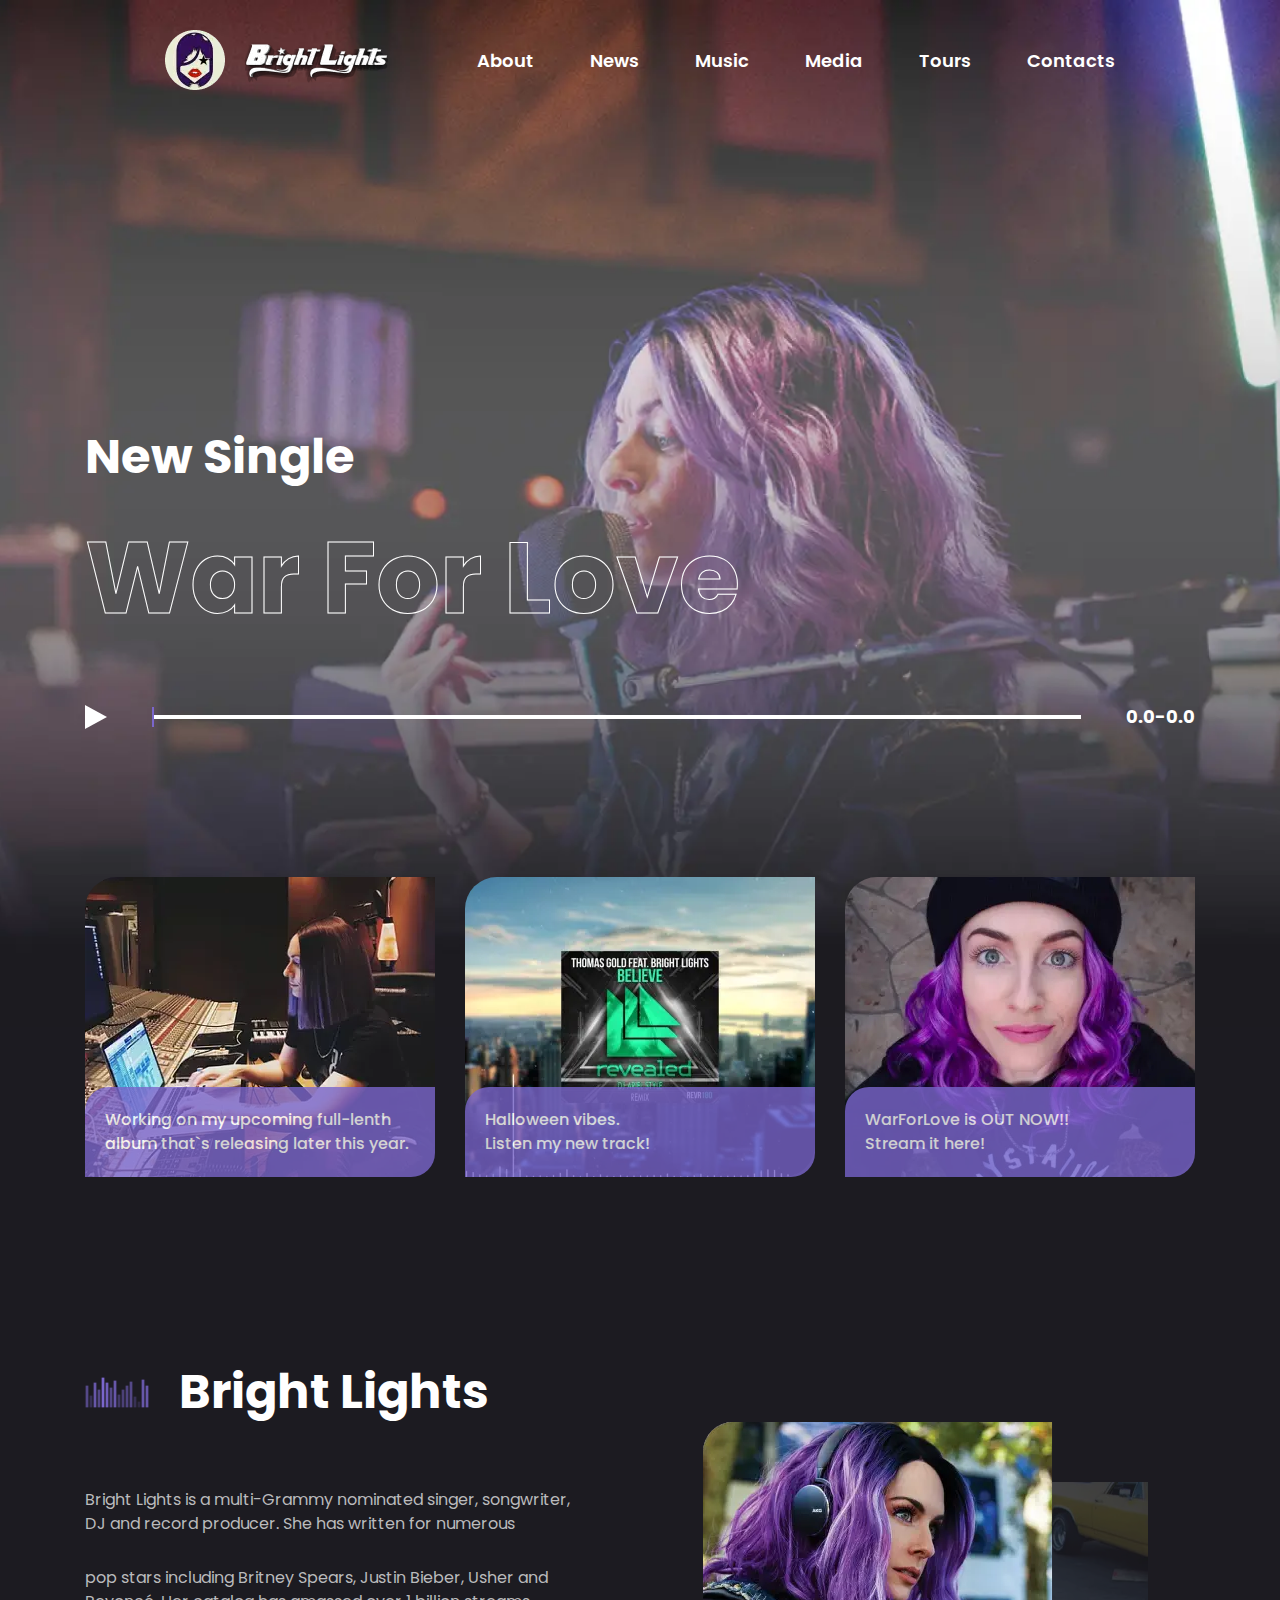
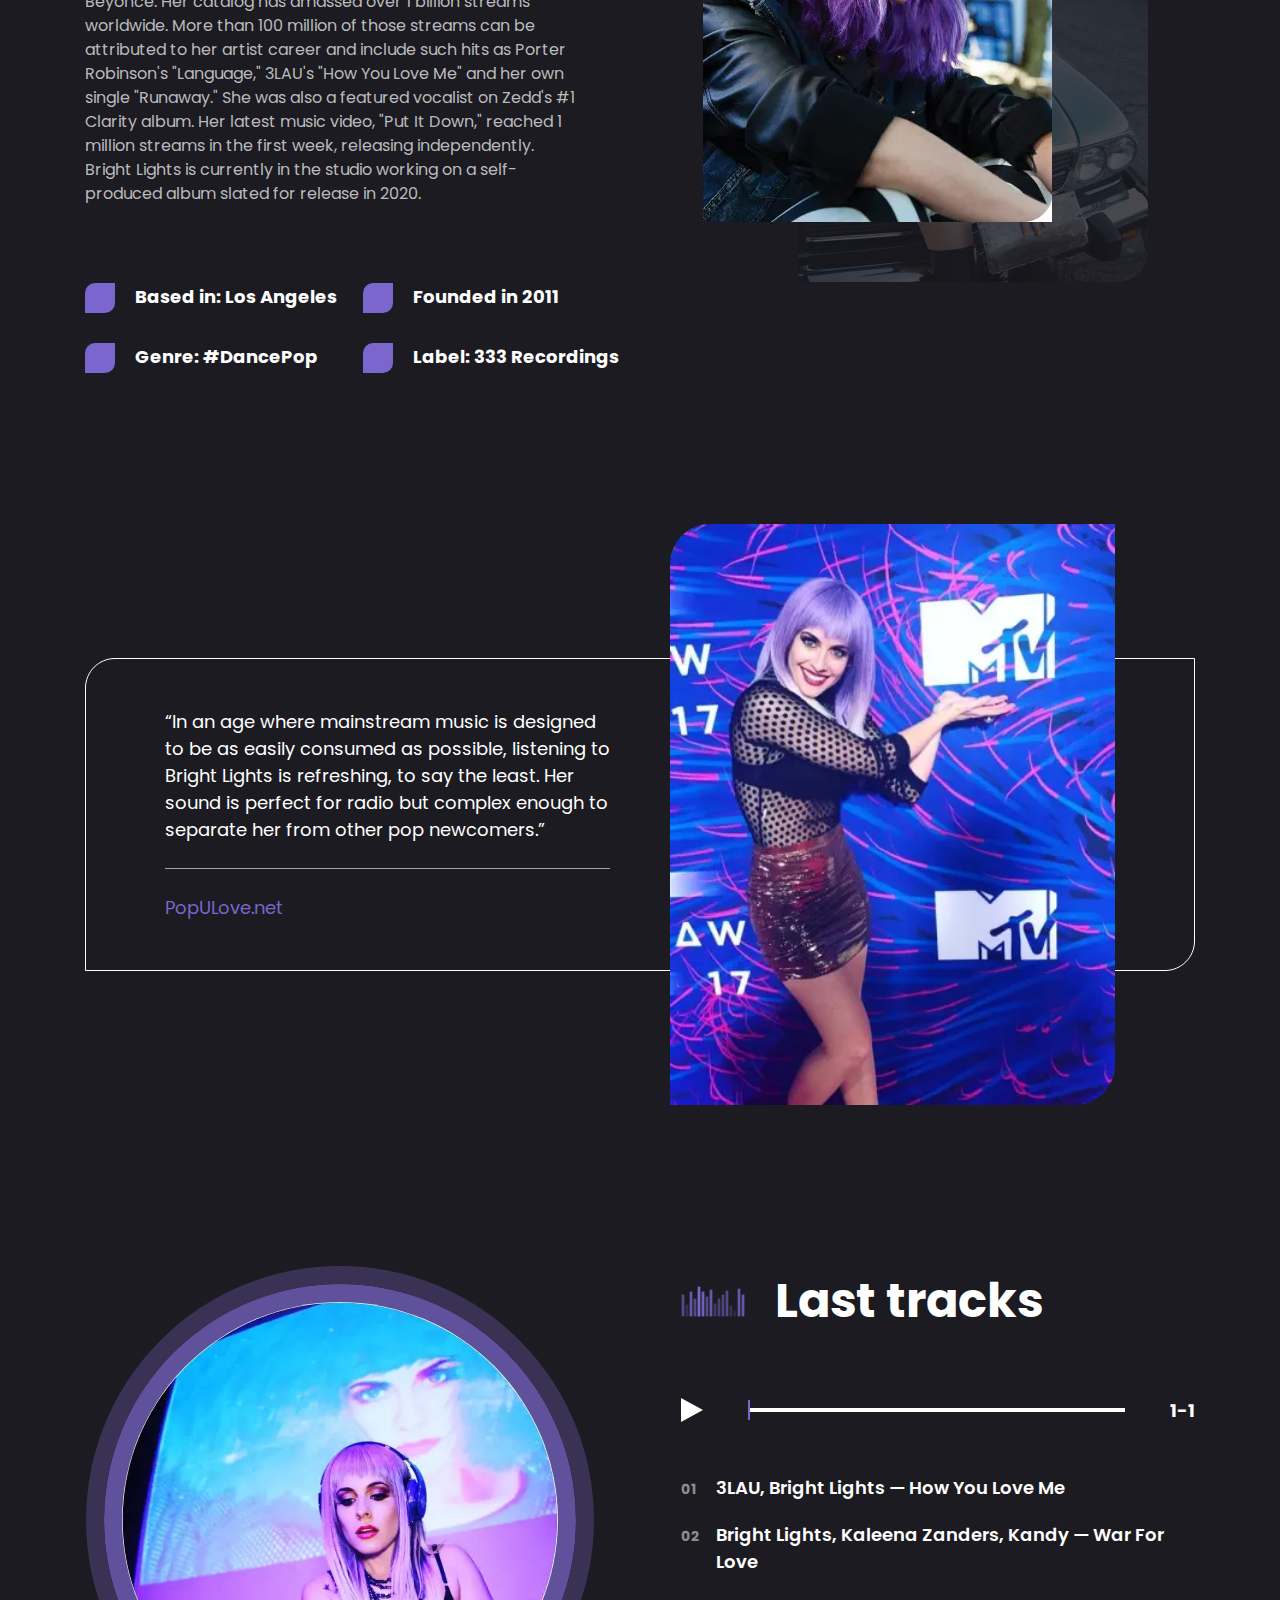
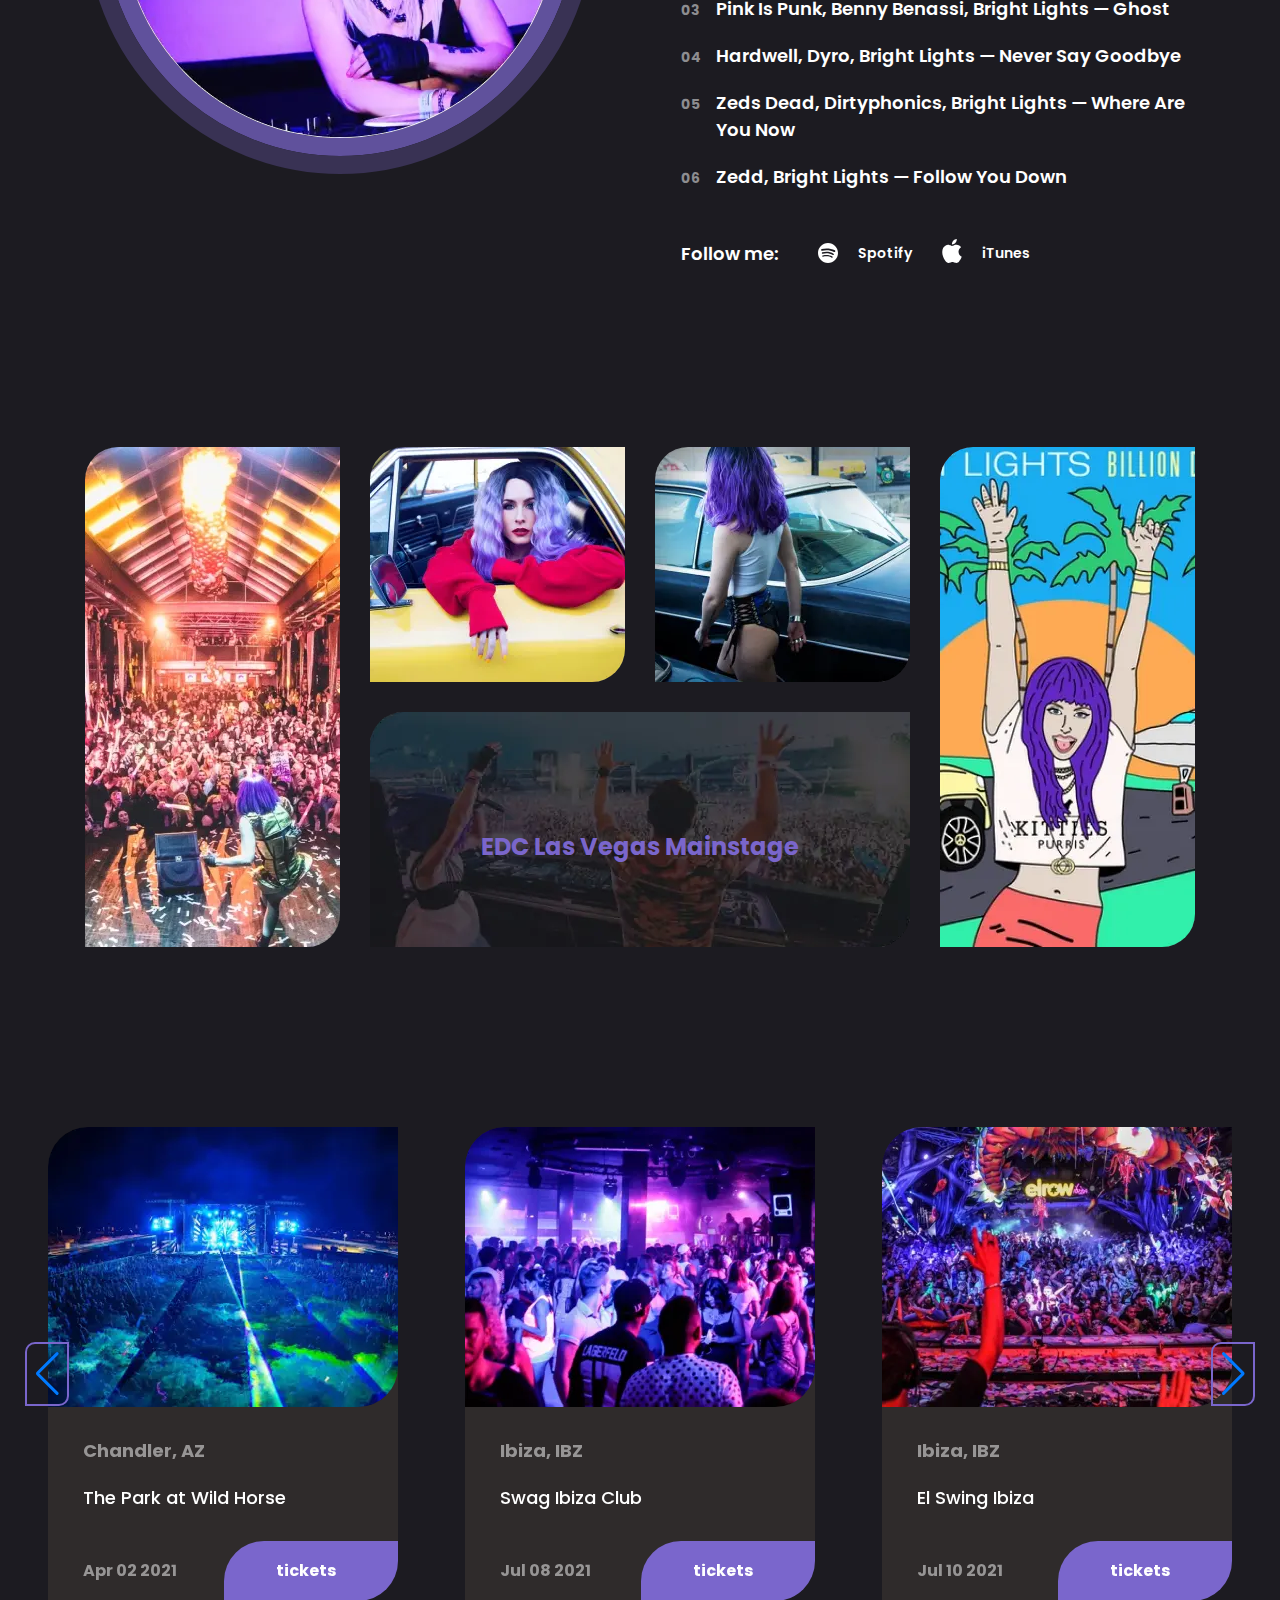
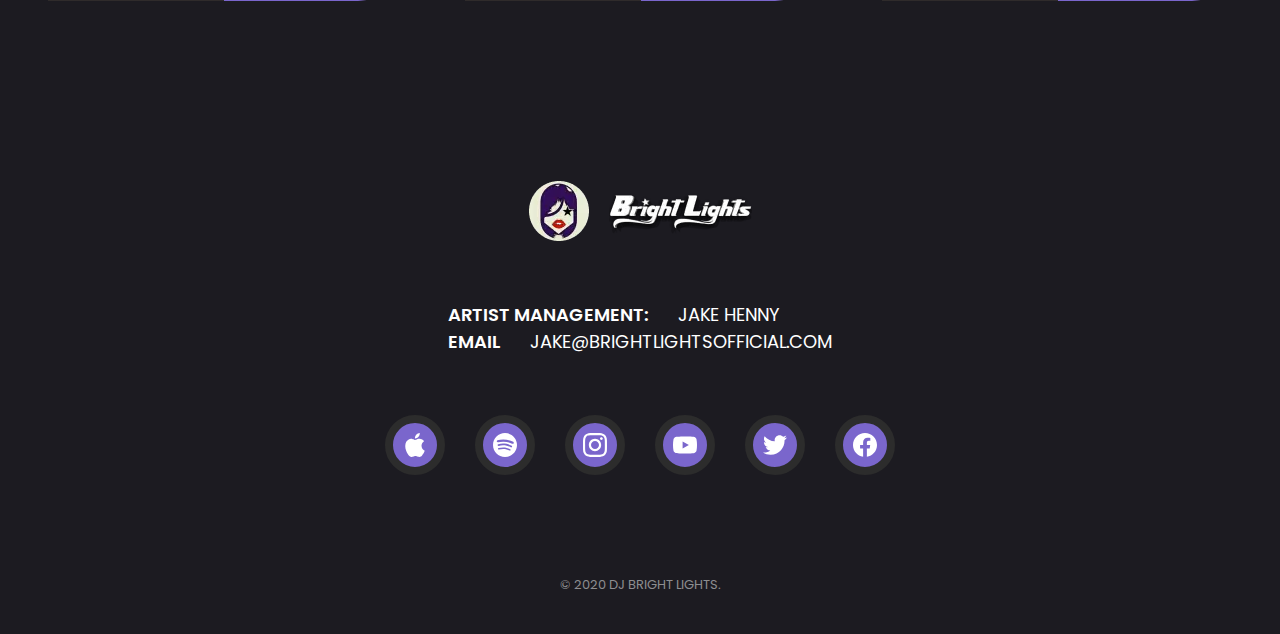
==== home.html @ 7dccf135 "new" ====
<!DOCTYPE html>
<html lang="ru">

<head>
	<title>Главная</title>
	<meta charset="UTF-8">
	<meta name="format-detection" content="telephone=no">
	<!-- <style>body{opacity: 0;}</style> -->
	<link rel="stylesheet" href="css/style.min.css?_v=20220628070145">
	<link rel="stylesheet" href="https://unpkg.com/swiper@8/swiper-bundle.min.css?_v=20220628070145">
	<link rel="shortcut icon" href="favicon.ico">
	<!-- <meta name="robots" content="noindex, nofollow"> -->
	<meta name="viewport" content="width=device-width, initial-scale=1.0">
</head>

<body>
	<div class="wrapper">
		<header class="header">
			<div class="header__container">
				<div class="header__row">
					<a href="#" target="_blank" class="header__logo logo">
						<picture><source srcset="img/logo.webp" type="image/webp"><img src="img/logo.png" alt="logo"></picture>
					</a>

					<nav class="header__menu">
						<ul class="header__items">
							<li class="header__item">
								<a href="#">About</a>
							</li>
							<li class="header__item">
								<a href="#">News</a>
							</li>
							<li class="header__item">
								<a href="#">Music</a>
							</li>
							<li class="header__item">
								<a href="#">Media</a>
							</li>
							<li class="header__item">
								<a href="#">Tours</a>
							</li>
							<li class="header__item">
								<a href="#">Contacts</a>
							</li>
						</ul>
					</nav>
					<div class="icon-menu">
						<span></span>
					</div>
				</div>
			</div>
		</header>
		<main class="page">
			<section class="new-single">
				<div class="new-single__container">
					<div class="new-single__music">
						<h2 class="new-single__title title">New Single</h2>
						<div class="new-single__name">War For Love</div>
						<div class="audio">
							<button data-type="play" class="audio__button" type="button"></button>
							<div class="audio__track">
								<span class="audio__slide"></span>
							</div>
							<div class="audio__times">
								<span class="audio__current">1</span>
								<span class="audio__total">1</span>
							</div>
							<audio src="files/01.mp3" controls></audio>
						</div>
					</div>
				</div>
			</section>

			<div class="work">
				<div class="work__container">
					<div class="work__row">
						<div class="row-work">
							<div class="row-work__image">
								<picture><source srcset="img/row/Rectangle1.webp" type="image/webp"><img src="img/row/Rectangle1.jpg" alt="foto"></picture>
								<div class="row-work__text">
									<p>Working on my upcoming full-lenth
										album that`s releasing later this year.</p>
								</div>
							</div>
						</div>
						<div class="row-work">
							<div class="row-work__image">
								<picture><source srcset="img/row/Rectangle2.webp" type="image/webp"><img src="img/row/Rectangle2.jpg" alt="foto"></picture>
								<div class="row-work__text">
									<p>Halloween vibes.<br>
										Listen my new track!</p>
								</div>
							</div>
						</div>
						<div class="row-work">
							<div class="row-work__image">
								<picture><source srcset="img/row/Rectangle3.webp" type="image/webp"><img src="img/row/Rectangle3.jpg" alt="foto"></picture>
								<div class="row-work__text">
									<p>WarForLove is OUT NOW!!<br>
										Stream it here!</p>
								</div>
							</div>
						</div>
					</div>
				</div>
			</div>

			<section class="bright-lights">
				<div class="bright-lights__container">
					<div class="bright-lights__column">
						<div class="bright-lights__biography">
							<div class="bright-lights__description">
								<h2 class="bright-lights__title title title_befor">Bright Lights</h2>
								<div class="bright-lights__text">
									<p>Bright Lights is a multi-Grammy nominated singer, songwriter, DJ and record producer. She
										has
										written for numerous</p>
									<p>pop stars including Britney Spears, Justin Bieber, Usher and Beyoncé. Her catalog has
										amassed
										over 1 billion streams worldwide. More than 100 million of those streams can be attributed
										to
										her artist career and include such hits as Porter Robinson's "Language," 3LAU's "How You
										Love
										Me" and her own single "Runaway." She was also a featured vocalist on Zedd's #1 Clarity
										album. Her latest music video, "Put It Down," reached 1 million streams in the first week,
										releasing independently. Bright Lights is currently in the studio working on a
										self-produced
										album slated for release in 2020.</p>
								</div>
							</div>
							<div class="bright-lights__image">
								<div class="bright-lights__foto-top">
									<picture><source srcset="img/bright_lights/top.webp" type="image/webp"><img src="img/bright_lights/top.jpg" alt="girl"></picture>
								</div>
								<div class="bright-lights__foto-bottom">
									<picture><source srcset="img/bright_lights/bottom.webp" type="image/webp"><img src="img/bright_lights/bottom.jpg" alt="car"></picture>
								</div>
							</div>
						</div>
						<div class="bright-lights__items">
							<div class="bright-lights__item">
								<p>Based in: Los Angeles</p>
							</div>
							<div class="bright-lights__item">
								<p>Founded in 2011</p>
							</div>
							<div class="bright-lights__item">
								<p>Genre: #DancePop</p>
							</div>
							<div class="bright-lights__item">
								<p>Label: 333 Recordings</p>
							</div>
						</div>
					</div>
				</div>
			</section>

			<div class="quote">
				<div class="quote__container">
					<div class="quote__contant">
						<div class="quote__row">
							<div class="quote__text">
								<div class="quote__comment">
									<p>“In an age where mainstream music is designed to be as
										easily consumed as possible, listening to Bright Lights is
										refreshing, to say the least. Her sound is perfect for radio
										but complex enough to separate her from other pop newcomers.”</p>
								</div>
								<a href="#" class="quote__link" target="_blank">PopULove.net</a>
							</div>
							<div class="quote__image">
								<picture><source srcset="img/quote/Rectangle19.webp" type="image/webp"><img class="quote__img" src="img/quote/Rectangle19.jpg" alt="foto MTV"></picture>
							</div>
						</div>
					</div>
				</div>
			</div>

			<section class="last-tracks">
				<div class="last-tracks__container">
					<div class="last-tracks__row">
						<div class="last-tracks__image">
							<picture><source srcset="img/last_tracks/dj.webp" type="image/webp"><img src="img/last_tracks/dj.jpg" alt="DJ"></picture>
						</div>
						<div class="last-tracks__music">
							<h2 class="title title_befor">Last tracks</h2>
							<div class="last-tracks__audio audio">
								<button data-type="play" class="audio__button" type="button"></button>
								<div class="audio__track">
									<span class="audio__slide"></span>
								</div>
								<div class="audio__times">
									<span class="audio__current">1</span>
									<span class="audio__total">1</span>
								</div>
								<audio src="files/01.mp3" controls></audio>
							</div>
							<div class="last-tracks__list">
								<ol class="last-tracks__tracks">
									<li class="last-tracks__track _active"><a href="files/01.mp3">3LAU, Bright Lights — How You
											Love Me</a></li>
									<li class="last-tracks__track"><a href="files/01.mp3">Bright Lights, Kaleena Zanders, Kandy —
											War For Love
										</a></li>
									<li class="last-tracks__track"><a href="files/01.mp3">Pink Is Punk, Benny Benassi, Bright
											Lights — Ghost</a></li>
									<li class="last-tracks__track"><a href="files/01.mp3">Hardwell, Dyro, Bright Lights — Never
											Say Goodbye</a></li>
									<li class="last-tracks__track"><a href="files/01.mp3">Zeds Dead, Dirtyphonics, Bright Lights
											— Where Are You Now</a></li>
									<li class="last-tracks__track"><a href="files/01.mp3">Zedd, Bright Lights — Follow You Down
										</a></li>
								</ol>
							</div>
							<div class="last-tracks__follow-row">
								<div class="last-tracks__totle-follow">Follow me:</div>
								<div class="last-tracks__services">
									<a href="#" target="_blank" class="last-tracks__spotifi">Spotify</a>
									<a href="#" target="_blank" class="last-tracks__itunes">iTunes</a>
								</div>
							</div>
						</div>
					</div>
				</div>
			</section>

			<div class="gallery">
				<div class="gallery__container">
					<div class="gallery__columns">
						<div class="gallery__picture gallery__picture_tow-column">
							<picture><source srcset="img/galeru/Rectangl1.webp" type="image/webp"><img src="img/galeru/Rectangl1.jpg" alt="foto"></picture>
						</div>
						<div class="gallery__picture gallery__picture_one">
							<picture><source srcset="img/galeru/Rectangl2.webp" type="image/webp"><img src="img/galeru/Rectangl2.jpg" alt="foto"></picture>
						</div>
						<div class="gallery__picture gallery__picture_one">
							<picture><source srcset="img/galeru/Rectangl3.webp" type="image/webp"><img src="img/galeru/Rectangl3.jpg" alt="foto"></picture>
						</div>
						<div class="gallery__picture gallery__picture_tow-column">
							<picture><source srcset="img/galeru/Rectangl5.webp" type="image/webp"><img src="img/galeru/Rectangl5.jpg" alt="foto"></picture>
						</div>
						<div class="gallery__picture gallery__picture_tow-row">
							<picture><source srcset="img/galeru/Rectangl4.webp" type="image/webp"><img src="img/galeru/Rectangl4.jpg" alt="foto"></picture>
							<span class="gallery__text"">EDC Las Vegas Mainstage</span>
						</div>
					</div>
				</div>
			</div>

			<div class=" tickets">
								<div class="tickets__container">
									<!-- Оболочка слайдера -->
									<div class="tickets__slider swiper">
										<!-- Двигающееся часть слайдера -->
										<div class="tickets__wrapper swiper-wrapper">
											<!-- Слайд -->
											<div class="tickets__slide swiper-slide">
												<article class="tickets__column">
													<div class="tickets__image">
														<picture><source srcset="img/tickets/Rectangle1.webp" type="image/webp"><img src="img/tickets/Rectangle1.jpg" alt="foto"></picture>
													</div>
													<div class="tickets__content">
														<h4 class="tickets__title">Chandler, AZ</h4>
														<div class="tickets__text">
															<p>The Park at Wild Horse</p>
														</div>
													</div>
													<div class="tickets__bottom">
														<div class="tickets__data">Apr 02 2021</div>
														<a href="" class="tickets__ticket">tickets</a>
													</div>
												</article>
											</div>
											<div class="tickets__slide swiper-slide">
												<article class="tickets__column">
													<div class="tickets__image">
														<picture><source srcset="img/tickets/Rectangle2.webp" type="image/webp"><img src="img/tickets/Rectangle2.jpg" alt="foto"></picture>
													</div>
													<div class="tickets__content">
														<h4 class="tickets__title">Ibiza, IBZ</h4>
														<div class="tickets__text">
															<p>Swag Ibiza Club</p>
														</div>
													</div>
													<div class="tickets__bottom">
														<div class="tickets__data">Jul 08 2021</div>
														<a href="" class="tickets__ticket">tickets</a>
													</div>
												</article>
											</div>
											<div class="tickets__slide swiper-slide">
												<article class="tickets__column">
													<div class="tickets__image">
														<picture><source srcset="img/tickets/Rectangle3.webp" type="image/webp"><img src="img/tickets/Rectangle3.jpg" alt="foto"></picture>
													</div>
													<div class="tickets__content">
														<h4 class="tickets__title">Ibiza, IBZ</h4>
														<div class="tickets__text">
															<p>El Swing Ibiza</p>
														</div>
													</div>
													<div class="tickets__bottom">
														<div class="tickets__data">Jul 10 2021</div>
														<a href="" class="tickets__ticket">tickets</a>
													</div>
												</article>
											</div>
											<div class="tickets__slide swiper-slide">
												<article class="tickets__column">
													<div class="tickets__image">
														<picture><source srcset="img/tickets/Rectangle3.webp" type="image/webp"><img src="img/tickets/Rectangle3.jpg" alt="foto"></picture>
													</div>
													<div class="tickets__content">
														<h4 class="tickets__title">Ibiza, IBZ</h4>
														<div class="tickets__text">
															<p>El Swing Ibiza</p>
														</div>
													</div>
													<div class="tickets__bottom">
														<div class="tickets__data">Jul 10 2021</div>
														<a href="" class="tickets__ticket">tickets</a>
													</div>
												</article>
											</div>
											<div class="tickets__slide swiper-slide">
												<article class="tickets__column">
													<div class="tickets__image">
														<picture><source srcset="img/tickets/Rectangle3.webp" type="image/webp"><img src="img/tickets/Rectangle3.jpg" alt="foto"></picture>
													</div>
													<div class="tickets__content">
														<h4 class="tickets__title">Ibiza, IBZ</h4>
														<div class="tickets__text">
															<p>El Swing Ibiza</p>
														</div>
													</div>
													<div class="tickets__bottom">
														<div class="tickets__data">Jul 10 2021</div>
														<a href="" class="tickets__ticket">tickets</a>
													</div>
												</article>
											</div>
											<div class="tickets__slide swiper-slide">
												<article class="tickets__column">
													<div class="tickets__image">
														<picture><source srcset="img/tickets/Rectangle3.webp" type="image/webp"><img src="img/tickets/Rectangle3.jpg" alt="foto"></picture>
													</div>
													<div class="tickets__content">
														<h4 class="tickets__title">Ibiza, IBZ</h4>
														<div class="tickets__text">
															<p>El Swing Ibiza</p>
														</div>
													</div>
													<div class="tickets__bottom">
														<div class="tickets__data">Jul 10 2021</div>
														<a href="" class="tickets__ticket">tickets</a>
													</div>
												</article>
											</div>
										</div>
										<!-- навигация (влево/вправо) -->
										<button type="button" class="swiper-button-prev"></button>
										<button type="button" class="swiper-button-next"></button>
									</div>
								</div>
						</div>

		</main>
		<footer class="footer">
			<div class="footer__container">
				<div class="footer__column">
					<a href="#" class="footer__logo logo">
						<picture><source srcset="img/logo.webp" type="image/webp"><img src="img/logo.png" alt="logo"></picture>
					</a>
					<div class="footer__contacts">
						<div class="footer__management">
							<div class="footer__job">Artist Management:</div>
							<span class="footer__name">Jake Henny</span>
						</div>
						<div class="footer__email">
							<div class="footer__mail">email</div>
							<a class="footer__address" href="#">jake@brightlightsofficial.com</a>
						</div>
					</div>
					<div class="footer__social-network">
						<a href="#" class="footer__item">
							<img src="img/footer/app.svg" alt="app">
						</a>
						<a href="#" class="footer__item">
							<img src="img/footer/Vector2.svg" alt="app">
						</a>
						<a href="#" class="footer__item">
							<img src="img/footer/inst.svg" alt="app">
						</a>
						<a href="#" class="footer__item">
							<img src="img/footer/you.svg" alt="app">
						</a>
						<a href="#" class="footer__item">
							<img src="img/footer/twit.svg" alt="app">
						</a>
						<a href="#" class="footer__item">
							<img src="img/footer/face.svg" alt="app">
						</a>
					</div>
				</div>
				<div class="footer__year">© 2020 DJ bright lights.</div>
			</div>
		</footer>
	</div>
	<!-- <div id="popup" aria-hidden="true" class="popup">
	<div class="popup__wrapper">
		<div class="popup__content">
			<button data-close type="button" class="popup__close">Закрыть</button>
			<div class="popup__text">
				Text
			</div>
		</div>
	</div>
</div> -->
	<script src="js/app.min.js?_v=20220628070145"></script>
	<script src="https://unpkg.com/swiper@8/swiper-bundle.min.js?_v=20220628070145"></script>
</body>

</html>
---- css/style.min.css ----
@charset "UTF-8";@import url(https://fonts.googleapis.com/css?family=Poppins:regular,500,600,700&display=swap);*{padding:0;margin:0;border:0}*,:after,:before{-webkit-box-sizing:border-box;box-sizing:border-box}body,html{height:100%;min-width:320px}body{color:#fff;line-height:1;font-family:Poppins,sans-serif;font-size:1.125rem;-ms-text-size-adjust:100%;-moz-text-size-adjust:100%;-webkit-text-size-adjust:100%;-webkit-font-smoothing:antialiased;-moz-osx-font-smoothing:grayscale}button,input,textarea{font-family:Poppins,sans-serif;font-size:inherit}button{cursor:pointer;color:inherit;background-color:inherit}a{color:inherit}a:link,a:visited{text-decoration:none}a:hover{text-decoration:none}ul li{list-style:none}ol li{list-style:none}img{vertical-align:top}h1,h2,h3,h4,h5,h6{font-weight:inherit;font-size:inherit}body{font-weight:700;line-height:1.5;background-color:#1c1b21}.lock body{overflow:hidden;-ms-touch-action:none;touch-action:none}.wrapper{min-height:100%;display:-webkit-box;display:-ms-flexbox;display:flex;-webkit-box-orient:vertical;-webkit-box-direction:normal;-ms-flex-direction:column;flex-direction:column;overflow:hidden}.wrapper>main{-webkit-box-flex:1;-ms-flex:1 1 auto;flex:1 1 auto}.wrapper>*{min-width:0}[class*=__container]{max-width:69.375rem;-webkit-box-sizing:content-box;box-sizing:content-box;margin:0 auto;padding:0 .9375rem}[class*=-ibg]{position:relative}[class*=-ibg] img{position:absolute;width:100%;height:100%;top:0;left:0;-o-object-fit:cover;object-fit:cover}[class*=-ibg_contain] img{-o-object-fit:contain;object-fit:contain}.header{position:absolute;z-index:100;width:100%;padding-top:30px}.header__container{max-width:950px}.header__row{display:-webkit-box;display:-ms-flexbox;display:flex;-webkit-box-pack:justify;-ms-flex-pack:justify;justify-content:space-between}.header__logo{-webkit-box-flex:0;-ms-flex:0 1 auto;flex:0 1 auto}.header__menu{display:-webkit-box;display:-ms-flexbox;display:flex;font-weight:600}.header__items{display:-webkit-box;display:-ms-flexbox;display:flex;-webkit-box-align:center;-ms-flex-align:center;align-items:center;-webkit-column-gap:56px;-moz-column-gap:56px;column-gap:56px;-ms-flex-wrap:wrap;flex-wrap:wrap}.header__item a{-webkit-transition:all .5s;-o-transition:all .5s;transition:all .5s}.header__item :hover{color:#7a66cc}.logo img{width:100%;max-height:60px}.icon-menu{display:none}.footer{padding-bottom:40px}.footer__container{max-width:533px}.footer__column{display:-webkit-box;display:-ms-flexbox;display:flex;-webkit-box-orient:vertical;-webkit-box-direction:normal;-ms-flex-direction:column;flex-direction:column;-webkit-box-align:center;-ms-flex-align:center;align-items:center;row-gap:60px;margin-bottom:100px}.footer__contacts{font-weight:600;text-transform:uppercase}.footer__management{display:-webkit-box;display:-ms-flexbox;display:flex;-webkit-column-gap:30px;-moz-column-gap:30px;column-gap:30px}.footer__name{font-weight:400}.footer__email{display:-webkit-box;display:-ms-flexbox;display:flex;-webkit-column-gap:30px;-moz-column-gap:30px;column-gap:30px}.footer__address{font-weight:400}.footer__social-network{display:-webkit-box;display:-ms-flexbox;display:flex;-webkit-column-gap:30px;-moz-column-gap:30px;column-gap:30px}.footer__item{display:-webkit-box;display:-ms-flexbox;display:flex;-webkit-box-align:center;-ms-flex-align:center;align-items:center;-webkit-box-pack:center;-ms-flex-pack:center;justify-content:center;width:60px;height:60px;border-radius:50%;background:#7a66cc;border:8px solid #2c2c2c;-webkit-transition:all .5s;-o-transition:all .5s;transition:all .5s}.footer__item img{max-width:24px;max-height:24px}.footer__item:hover{-webkit-box-shadow:0 0 7px #d598fd;box-shadow:0 0 7px #d598fd}.footer__year{color:#8d8d90;text-align:center;font-weight:400;font-size:13px;text-transform:uppercase}.no-webp .new-single{background:url(../img/new_single.jpg) center/cover no-repeat}.new-single__music{padding:421px 0 297px 0}.new-single__title:not(:last-child){margin-bottom:10px}.new-single__name{font-size:100px;margin-bottom:50px;color:rgba(255,255,255,0);-webkit-text-stroke:1px #fff}.title{font-size:48px}.audio{display:-webkit-box;display:-ms-flexbox;display:flex;-webkit-box-align:center;-ms-flex-align:center;align-items:center;-webkit-column-gap:45px;-moz-column-gap:45px;column-gap:45px;--progress:0%}.audio audio{display:none}.audio__track{-ms-touch-action:none;touch-action:none;cursor:pointer;width:100%;height:4px;background-color:#fff;position:relative}.audio__track::after{content:"";background-color:#7a66cc;position:absolute;top:0;left:0;height:100%;width:var(--progress)}.audio__slide{content:"";background-color:#7a66cc;width:2px;height:20px;position:absolute;top:50%;left:0;-webkit-transform:translateY(-50%);-ms-transform:translateY(-50%);transform:translateY(-50%)}.audio__button{--width:22px;--height:25px}.audio__button[data-type=play]{width:0;height:0;border:0 solid transparent;border-bottom-width:calc(var(--height)/ 2);border-top-width:calc(var(--height)/ 2);border-left:var(--width) solid #fff}.audio__button[data-type=paused]{width:var(--width);height:var(--height);-webkit-box-flex:0;-ms-flex:0 0 var(--width);flex:0 0 var(--width);position:relative}.audio__button[data-type=paused]::after,.audio__button[data-type=paused]::before{content:"";position:absolute;top:0;width:3px;height:100%;background-color:#fff}.audio__button[data-type=paused]::after{left:3px}.audio__button[data-type=paused]::before{right:3px}.audio__times{display:-webkit-box;display:-ms-flexbox;display:flex;-webkit-box-align:center;-ms-flex-align:center;align-items:center;font-size:18px;color:#fff}.audio__current::after{content:"-"}.work{font-weight:500}.work__row{display:-webkit-box;display:-ms-flexbox;display:flex;margin:-150px -15px 179px}.row-work{-webkit-box-flex:0;-ms-flex:0 0 33.333%;flex:0 0 33.333%;padding:0 15px}.row-work__image{position:relative;padding:0 0 85.71% 0}.row-work__image img{border-radius:32px 0;position:absolute;width:100%;height:100%;top:0;left:0;-o-object-fit:cover;object-fit:cover;-o-object-position:center;object-position:center}.row-work__text{width:100%;height:90px;font-weight:500;font-size:16px;position:absolute;bottom:0;left:0;z-index:5;padding:21px 20px;background:#7a66cc;opacity:.8;border-radius:24px 0;overflow:hidden}.bright-lights__column{display:-webkit-box;display:-ms-flexbox;display:flex;-webkit-box-orient:vertical;-webkit-box-direction:normal;-ms-flex-direction:column;flex-direction:column;margin-bottom:151px}.bright-lights__biography{display:-webkit-box;display:-ms-flexbox;display:flex;-webkit-column-gap:125px;-moz-column-gap:125px;column-gap:125px}.bright-lights__biography:not(:last-child){margin-bottom:61px}.bright-lights__description{-webkit-box-flex:1;-ms-flex:1 1 50%;flex:1 1 50%}.bright-lights__text{font-weight:400;font-size:16px;color:#bababc}.bright-lights__text :not(:last-child){margin-bottom:30px}.bright-lights__items{padding:0 50% 0 0;display:-webkit-box;display:-ms-flexbox;display:flex;-ms-flex-wrap:wrap;flex-wrap:wrap;row-gap:30px}.bright-lights__item{-webkit-box-flex:0;-ms-flex:0 1 50%;flex:0 1 50%}.bright-lights__item p{display:-webkit-box;display:-ms-flexbox;display:flex;-webkit-column-gap:20px;-moz-column-gap:20px;column-gap:20px}.bright-lights__item p::before{content:"";width:30px;height:30px;background:#7a66cc;border-radius:10px 0;display:inline-block}.bright-lights__image{-webkit-box-flex:1;-ms-flex:1 1 50%;flex:1 1 50%;position:relative;padding:66px 0 0 0}.bright-lights__image img{border-radius:30px 0;max-width:100%}.bright-lights__foto-top{position:relative;z-index:2;width:100%}.bright-lights__foto-top img{padding:0 23.75% 0 0}.bright-lights__foto-bottom{position:absolute;top:126px;left:95px;opacity:.75}.title_befor:not(:last-child){margin-bottom:60px}.title_befor::before{content:"";width:64px;height:31px;background:url(../img/bright_lights/befor.svg) 0 0/64px 31px no-repeat;display:inline-block;margin:0 30px 0 0}.quote__contant{background:url(../img/quote/Rectangle8.svg) center/100% no-repeat}.quote__row{max-width:950px;margin:0 auto 160px;display:-webkit-box;display:-ms-flexbox;display:flex;-webkit-column-gap:60px;-moz-column-gap:60px;column-gap:60px}.quote__text{-webkit-box-flex:0;-ms-flex:0 1 50%;flex:0 1 50%;-ms-flex-item-align:center;-ms-grid-row-align:center;align-self:center;font-weight:400}.quote__comment{border-bottom:1px solid #a4a4a6}.quote__comment p{margin-bottom:25px}.quote__comment:not(:last-child){margin-bottom:25px}.quote__link{color:#7a66cc}.quote__image{-webkit-box-flex:0;-ms-flex:0 1 50%;flex:0 1 50%;-ms-flex-item-align:center;-ms-grid-row-align:center;align-self:center}.quote__img{width:100%;border-radius:40px 0}.last-tracks__row{display:-webkit-box;display:-ms-flexbox;display:flex;-webkit-column-gap:78.89px;-moz-column-gap:78.89px;column-gap:78.89px;margin-bottom:180px}.last-tracks__image{-webkit-box-flex:0;-ms-flex:0 1 50%;flex:0 1 50%;padding:18.89px}.last-tracks__image img{max-width:100%;border-radius:50%;border:18px solid #60519c;outline:18.89px solid #393254}.last-tracks__music{-webkit-box-flex:0;-ms-flex:0 1 50%;flex:0 1 50%}.last-tracks__audio:not(:last-child){margin-bottom:50px}.last-tracks__list{font-weight:600}.last-tracks__list:not(:last-child){margin-bottom:50px}.last-tracks__tracks{padding:0 0 0 35px}.last-tracks__track::before{content:"01";width:15px;height:21px;display:inline-block;margin:0 0 0 -35px;padding:0 35px 0 0;color:#8d8d90;font-weight:700;font-size:14px}.last-tracks__track:nth-child(2)::before{content:"02"}.last-tracks__track:nth-child(3)::before{content:"03"}.last-tracks__track:nth-child(4)::before{content:"04"}.last-tracks__track:nth-child(5)::before{content:"05"}.last-tracks__track:nth-child(6)::before{content:"06"}.last-tracks__track:not(:last-child){margin-bottom:20px}.last-tracks__track a{-webkit-transition:all .5s;-o-transition:all .5s;transition:all .5s}.last-tracks__track a:hover{color:#7a66cc}.last-tracks__follow-row{font-weight:600;display:-webkit-box;display:-ms-flexbox;display:flex;-webkit-column-gap:40px;-moz-column-gap:40px;column-gap:40px}.last-tracks__title-follow{font-size:24px}.last-tracks__services{font-size:14px;display:-webkit-box;display:-ms-flexbox;display:flex;-webkit-column-gap:30px;-moz-column-gap:30px;column-gap:30px;-ms-flex-item-align:center;-ms-grid-row-align:center;align-self:center}.last-tracks__spotifi{position:relative;padding:0 0 0 40px;-webkit-transition:all .5s;-o-transition:all .5s;transition:all .5s}.last-tracks__spotifi::before{content:"";width:30px;height:30px;background:url(../img/footer/Vector2.svg) 0 0/20px no-repeat;position:absolute;top:0;left:0}.last-tracks__spotifi:hover{color:#7a66cc}.last-tracks__itunes{position:relative;padding:0 0 0 40px;-webkit-transition:all .5s;-o-transition:all .5s;transition:all .5s}.last-tracks__itunes::before{content:"";width:30px;height:30px;background:url(../img/footer/app.svg) 0 0/20px no-repeat;position:absolute;top:-4px;left:0}.last-tracks__itunes:hover{color:#7a66cc}.audio_active{color:#7a66cc}.gallery__columns{display:-ms-grid;display:grid;-ms-grid-columns:1fr 1fr 1fr 1fr;grid-template-columns:1fr 1fr 1fr 1fr;gap:30px;margin-bottom:180px}.gallery__picture img{width:100%;height:100%;-o-object-fit:cover;object-fit:cover;border-radius:33px 0}.gallery__picture_tow-column{-ms-grid-row-span:2;grid-row:span 2}.gallery__picture_tow-row{position:relative;-ms-grid-column-span:2;grid-column:span 2;display:inline-block}.gallery__text{color:#7a66cc;position:absolute;width:100%;top:50%;right:0;text-align:center;font-size:1.5rem}.tickets__container{max-width:1270px}.tickets__slider{margin-bottom:180px}.tickets__slide{display:-webkit-box;display:-ms-flexbox;display:flex;-webkit-box-pack:center;-ms-flex-pack:center;justify-content:center;min-height:100%}.tickets__column{max-width:355px;background-color:#2f2b2b;border-radius:40px 0 40px 0;display:-webkit-box;display:-ms-flexbox;display:flex;-webkit-box-orient:vertical;-webkit-box-direction:normal;-ms-flex-direction:column;flex-direction:column}.tickets__image{text-align:center}.tickets__image img{border-radius:40px 0;max-width:100%}.tickets__content{-webkit-box-flex:1;-ms-flex:1 1 auto;flex:1 1 auto;padding:30px 55px 0 35px}.tickets__content:not(:last-child){margin-bottom:30px}.tickets__title{color:#979595}.tickets__title:not(:last-child){margin-bottom:20px}.tickets__text{font-weight:500}.tickets__bottom{display:-webkit-box;display:-ms-flexbox;display:flex;-webkit-box-pack:justify;-ms-flex-pack:justify;justify-content:space-between;font-size:16px;-webkit-box-align:center;-ms-flex-align:center;align-items:center}.tickets__data{color:#979595;padding:0 0 0 35px}.tickets__ticket{border-radius:40px 0 40px 0;background:#7a66cc;padding:18px 62px 18px 52px;-webkit-transition:all .5s;-o-transition:all .5s;transition:all .5s}.tickets__ticket:hover{background:#fff;color:#7a66cc}.swiper-button-prev{padding:30px 20px;border:2px solid #7a66cc;border-radius:10px 0;color:#fffbfb}.swiper-button-next{padding:30px 20px;border:2px solid #7a66cc;border-radius:10px 0;color:#fffbfb}@media (max-width:74.3125em){.bright-lights__items{padding:0 40% 0 0}}@media (max-width:63.75em){.bright-lights__biography{-webkit-column-gap:75px;-moz-column-gap:75px;column-gap:75px}}@media (max-width:63.125em){.quote__contant{background:0 0}}@media (max-width:61.99875em){.header__items{-webkit-column-gap:25px;-moz-column-gap:25px;column-gap:25px}.no-webp .new-single{background:url(../img/new_single.jpg) center -50px/cover no-repeat}.new-single__music{padding:321px 0 247px 0}.new-single__name{font-size:90px}.work__row{margin-bottom:100px}.row-work__text{height:70px;font-size:14px;padding:10px 10px;line-height:1.2}.bright-lights__column{margin-bottom:111px}.bright-lights__biography{-ms-flex-wrap:wrap;flex-wrap:wrap}.bright-lights__biography:not(:last-child){margin-bottom:111px}.bright-lights__text :not(:last-child){margin-bottom:10px}.bright-lights__items{padding:0}.bright-lights__image{padding-top:46px;max-width:495px;margin:0 auto}.title_befor:not(:last-child){margin-bottom:25px}.last-tracks__row{-ms-flex-wrap:wrap;flex-wrap:wrap;-webkit-box-pack:center;-ms-flex-pack:center;justify-content:center;row-gap:30px}.last-tracks__image{-webkit-box-flex:0;-ms-flex:0 0 auto;flex:0 0 auto}.last-tracks__music{-webkit-box-flex:0;-ms-flex:0 0 auto;flex:0 0 auto}.gallery__columns{gap:15px}.gallery__text{font-size:1.125rem}}@media (max-width:47.99875em){.header__menu{display:none}.logo img{width:90%;max-height:57px}.icon-menu{display:-webkit-box;display:-ms-flexbox;display:flex;-ms-flex-item-align:center;-ms-grid-row-align:center;align-self:center;position:relative;width:1.875rem;height:1.125rem;cursor:pointer;z-index:5}.icon-menu span,.icon-menu::after,.icon-menu::before{content:"";-webkit-transition:all .3s ease 0s;-o-transition:all .3s ease 0s;transition:all .3s ease 0s;right:0;position:absolute;width:100%;height:.125rem;background-color:#fff}.icon-menu::before{top:0}.icon-menu::after{bottom:0}.icon-menu span{top:calc(50% - .0625rem)}.menu-open .icon-menu span{width:0}.menu-open .icon-menu::before{top:calc(50% - .0625rem);-webkit-transform:rotate(-45deg);-ms-transform:rotate(-45deg);transform:rotate(-45deg)}.menu-open .icon-menu::after{bottom:calc(50% - .0625rem);-webkit-transform:rotate(45deg);-ms-transform:rotate(45deg);transform:rotate(45deg)}.footer{padding-bottom:20px}.footer__column{margin-bottom:70px;row-gap:40px}.footer__management{font-size:.9375rem;-ms-flex-wrap:wrap;flex-wrap:wrap;-webkit-column-gap:10px;-moz-column-gap:10px;column-gap:10px}.footer__management:not(:last-child){margin-bottom:10px}.footer__email{font-size:.9375rem;-ms-flex-wrap:wrap;flex-wrap:wrap;-webkit-column-gap:10px;-moz-column-gap:10px;column-gap:10px}.new-single__music{padding:191px 0 207px 0}.new-single__name{font-size:50px;line-height:1.1}.title{font-size:25px}.audio{-webkit-column-gap:25px;-moz-column-gap:25px;column-gap:25px}.audio__times{font-size:14px}.work__row{-webkit-box-orient:vertical;-webkit-box-direction:normal;-ms-flex-direction:column;flex-direction:column;row-gap:20px;padding:0 10px}.row-work{padding:0 90px;-webkit-box-flex:0;-ms-flex:0 0 auto;flex:0 0 auto}.bright-lights__column{margin-bottom:81px}.bright-lights__biography:not(:last-child){margin-bottom:105px}.bright-lights__image{padding:26px 0 0 0}.bright-lights__foto-bottom{top:90px}.title_befor:not(:last-child){margin-bottom:15px}.title_befor::before{background:url(../img/bright_lights/befor.svg) 0 0/44px 21px no-repeat;width:44px;height:21px;margin:0 10px 0 0}.quote__row{-webkit-column-gap:30px;-moz-column-gap:30px;column-gap:30px;margin-bottom:70px}.last-tracks__row{margin-bottom:80px}.last-tracks__image{-webkit-box-flex:0;-ms-flex:0 1 auto;flex:0 1 auto}.last-tracks__music{-webkit-box-flex:0;-ms-flex:0 1 auto;flex:0 1 auto;max-width:100%}.gallery__columns{-ms-grid-columns:1fr 1fr;grid-template-columns:1fr 1fr;margin-bottom:80px}.gallery__picture img{border-radius:43px 0}.gallery__picture_tow-column{-webkit-box-ordinal-group:2;-ms-flex-order:1;order:1}.gallery__picture_one{-webkit-box-ordinal-group:3;-ms-flex-order:2;order:2}.gallery__picture_tow-row{-webkit-box-ordinal-group:4;-ms-flex-order:3;order:3}.tickets__slider{margin-bottom:80px}}@media (max-width:37.37375em){.quote__row{-ms-flex-wrap:wrap-reverse;flex-wrap:wrap-reverse;row-gap:20px;-webkit-box-pack:center;-ms-flex-pack:center;justify-content:center}.quote__text{-webkit-box-flex:1;-ms-flex:1 1 auto;flex:1 1 auto}}@media (max-width:36.62375em){.bright-lights__item{-webkit-box-flex:0;-ms-flex:0 1 100%;flex:0 1 100%;text-align:center}}@media (max-width:33.18625em){.footer__social-network{-ms-flex-wrap:wrap;flex-wrap:wrap;gap:15px;-webkit-box-pack:center;-ms-flex-pack:center;justify-content:center}}@media (max-width:33.125em){.row-work{padding:0 15px}}@media (max-width:29.12375em){.footer__social-network{row-gap:15px;-webkit-column-gap:30px;-moz-column-gap:30px;column-gap:30px}}@media (max-width:29.99875em){.new-single__name{font-size:38px}.work__row{padding:0}.bright-lights__biography:not(:last-child){margin-bottom:20%}.last-tracks__audio:not(:last-child){margin-bottom:30px}.last-tracks__list:not(:last-child){margin-bottom:30px}.last-tracks__track:not(:last-child){margin-bottom:10px}.last-tracks__follow-row{-ms-flex-wrap:wrap;flex-wrap:wrap;-webkit-box-pack:center;-ms-flex-pack:center;justify-content:center;row-gap:10px}}@media (max-width:25.06125em){.gallery__text{font-size:.9375rem}}@media (max-width:23.49875em){.tickets__content{padding:20px 30px 0}.tickets__content:not(:last-child){margin-bottom:20px}.tickets__title{margin-bottom:15px}.tickets__ticket{padding:18px 47px 18px 45px}}@media (max-width:21.875em){.footer__management{-webkit-box-pack:center;-ms-flex-pack:center;justify-content:center}.footer__email{-webkit-box-pack:center;-ms-flex-pack:center;justify-content:center}}@media (max-width:21.56125em){.last-tracks__list{font-size:.9375rem}}.webp .new-single{background:url(../img/new_single.webp) center/cover no-repeat}@media (max-width:61.99875em){.webp .new-single{background:url(../img/new_single.webp) center -50px/cover no-repeat}}
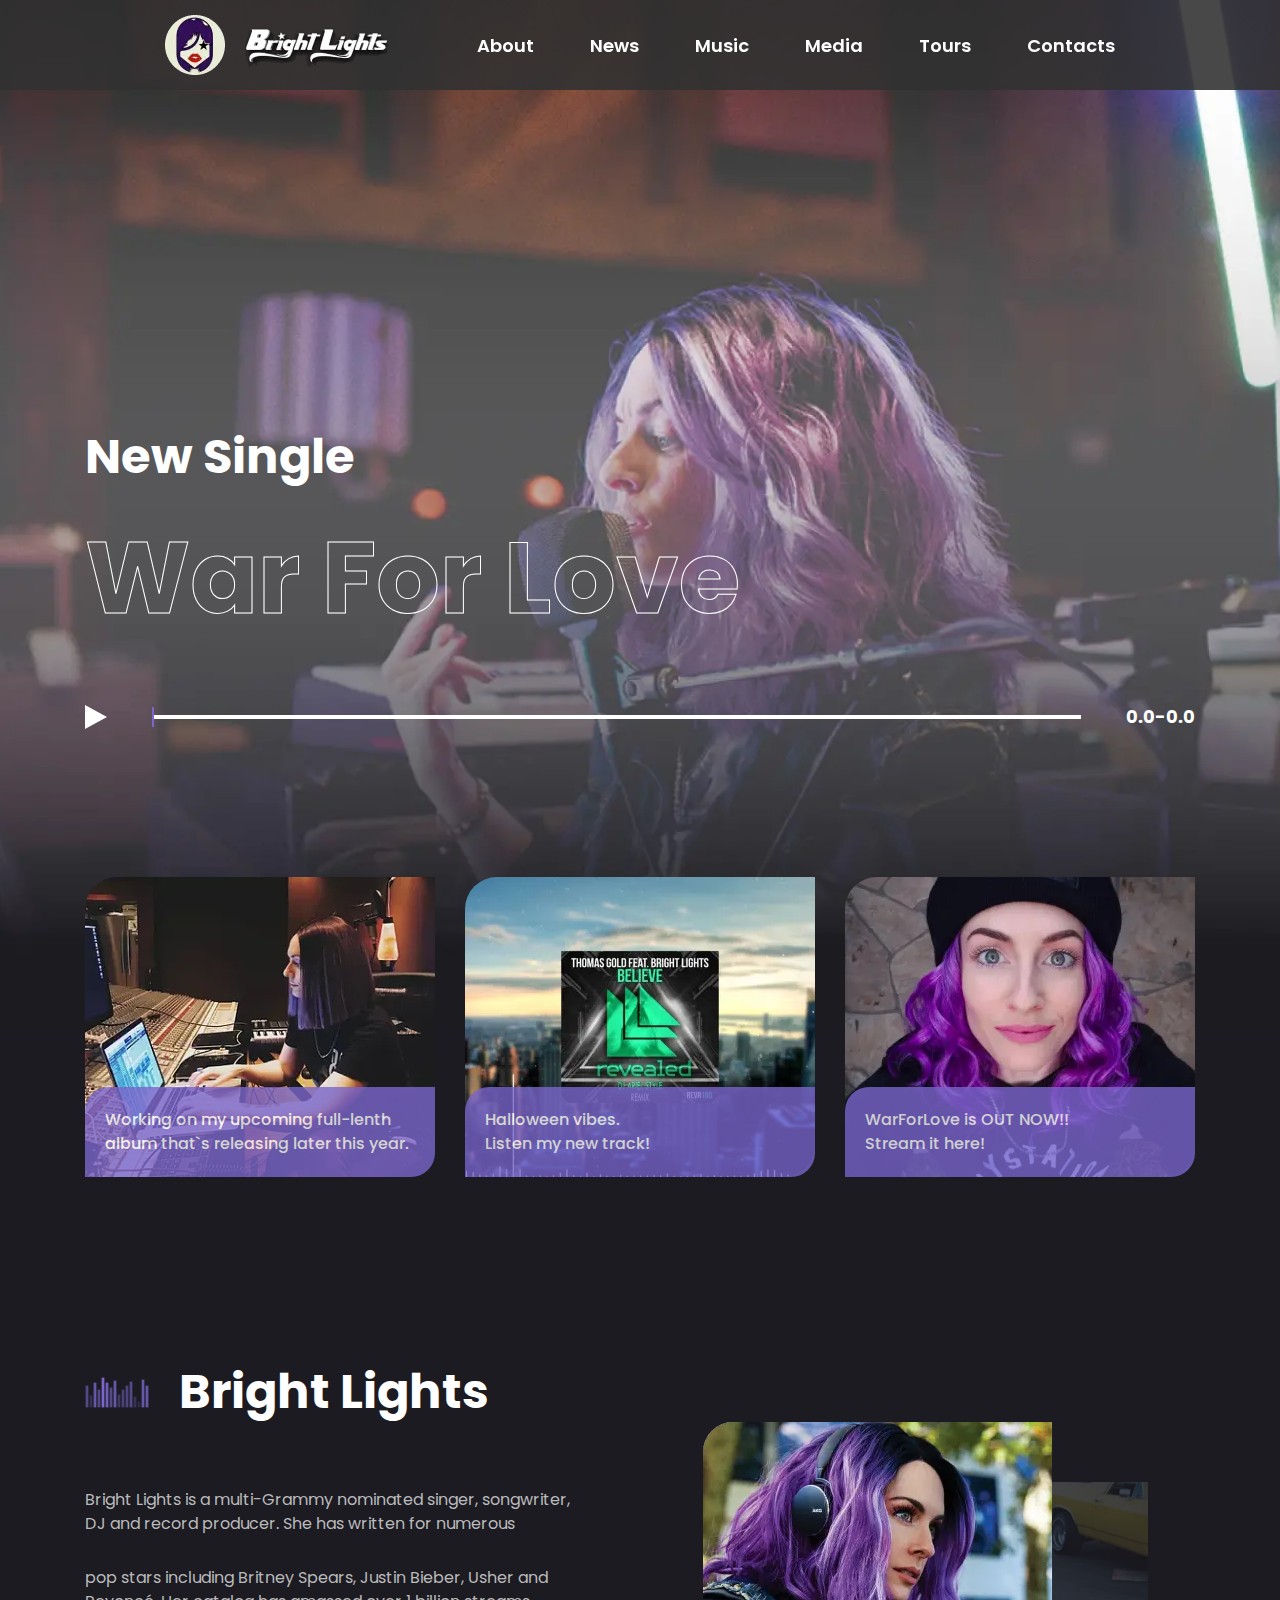
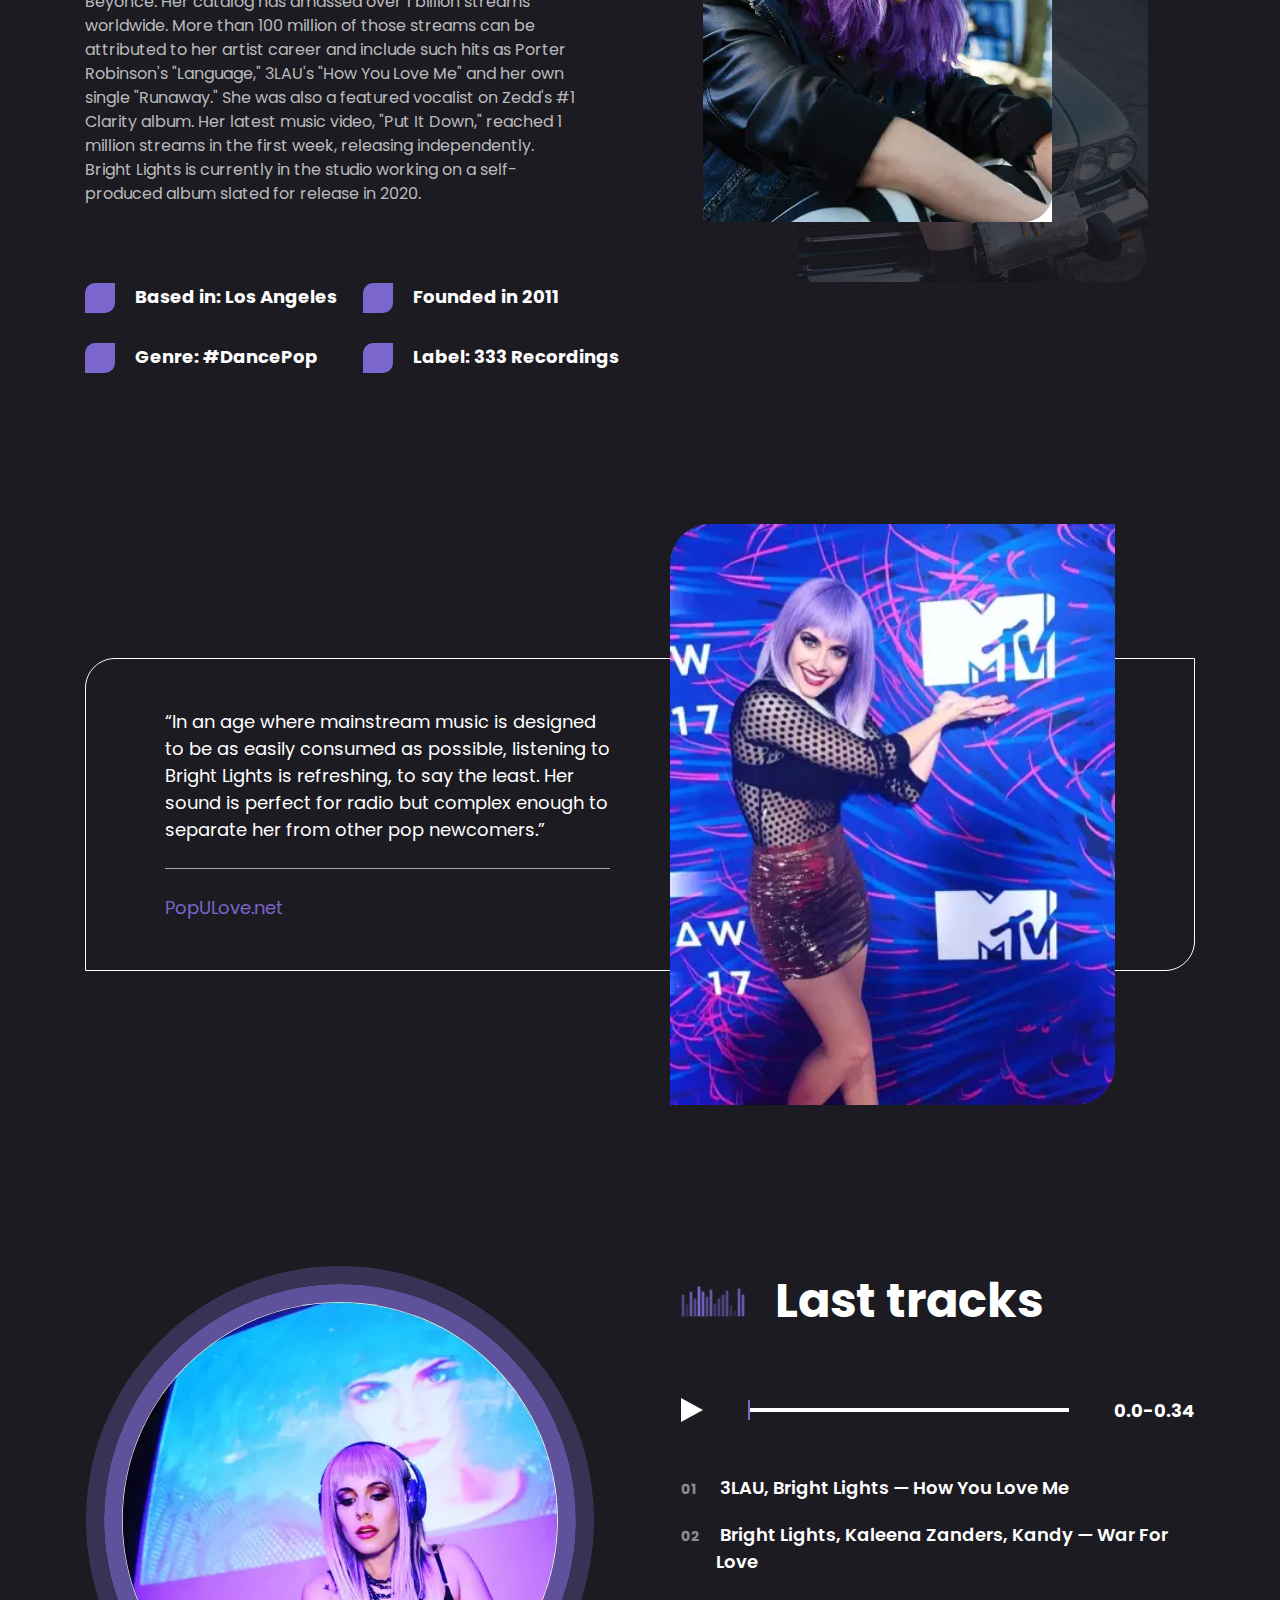
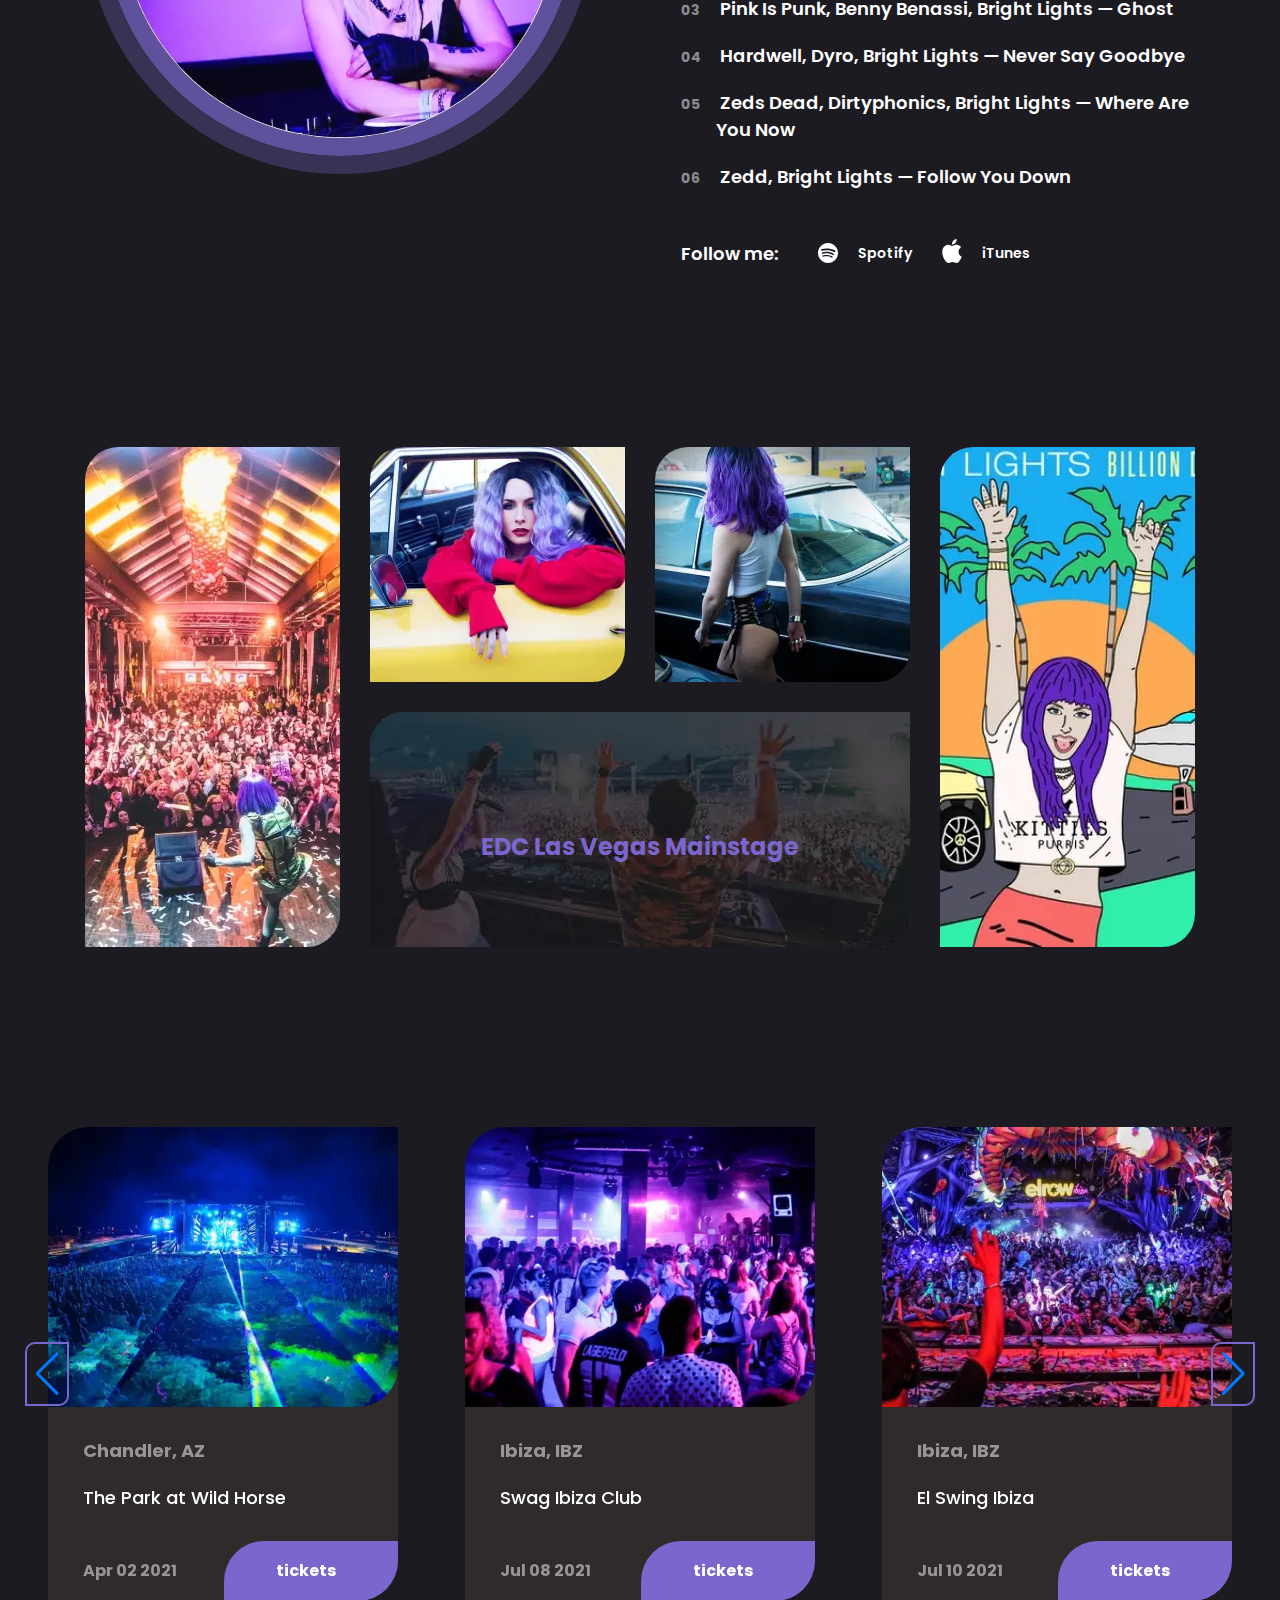
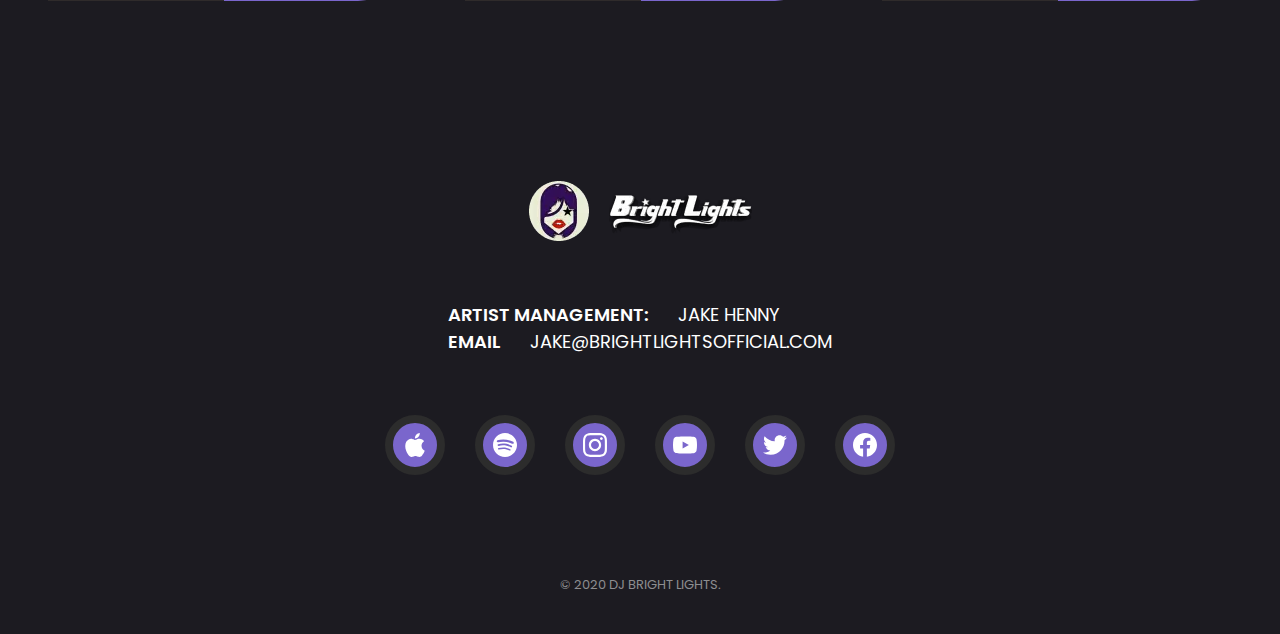
==== commit 1fdc6889: "new" ====
--- a/home.html
+++ b/home.html
@@ -1,13 +1,13 @@
 <!DOCTYPE html>
-<html lang="ru">
+<html lang="en">
 
 <head>
 	<title>Главная</title>
 	<meta charset="UTF-8">
 	<meta name="format-detection" content="telephone=no">
 	<!-- <style>body{opacity: 0;}</style> -->
-	<link rel="stylesheet" href="css/style.min.css?_v=20220628070145">
-	<link rel="stylesheet" href="https://unpkg.com/swiper@8/swiper-bundle.min.css?_v=20220628070145">
+	<link rel="stylesheet" href="css/style.min.css?_v=20220629192117">
+	<link rel="stylesheet" href="https://unpkg.com/swiper@8/swiper-bundle.min.css?_v=20220629192117">
 	<link rel="shortcut icon" href="favicon.ico">
 	<!-- <meta name="robots" content="noindex, nofollow"> -->
 	<meta name="viewport" content="width=device-width, initial-scale=1.0">
@@ -17,36 +17,36 @@
 	<div class="wrapper">
 		<header class="header">
 			<div class="header__container">
-				<div class="header__row">
+				<div class="header__body">
 					<a href="#" target="_blank" class="header__logo logo">
 						<picture><source srcset="img/logo.webp" type="image/webp"><img src="img/logo.png" alt="logo"></picture>
 					</a>
-
+					<div class="header__burger">
+						<span></span>
+					</div>
 					<nav class="header__menu">
 						<ul class="header__items">
 							<li class="header__item">
-								<a href="#">About</a>
-							</li>
-							<li class="header__item">
-								<a href="#">News</a>
-							</li>
-							<li class="header__item">
-								<a href="#">Music</a>
-							</li>
-							<li class="header__item">
-								<a href="#">Media</a>
-							</li>
-							<li class="header__item">
-								<a href="#">Tours</a>
-							</li>
-							<li class="header__item">
-								<a href="#">Contacts</a>
+								<a class="heder__link" href="#">About</a>
+							</li>
+							<li class="header__item">
+								<a class="heder__link" href="#">News</a>
+							</li>
+							<li class="header__item">
+								<a class="heder__link" class="heder__link" href="#">Music</a>
+							</li>
+							<li class="header__item">
+								<a class="heder__link" href="#">Media</a>
+							</li>
+							<li class="header__item">
+								<a class="heder__link" href="#">Tours</a>
+							</li>
+							<li class="header__item">
+								<a class="heder__link" href="#">Contacts</a>
 							</li>
 						</ul>
 					</nav>
-					<div class="icon-menu">
-						<span></span>
-					</div>
+
 				</div>
 			</div>
 		</header>
@@ -193,25 +193,35 @@
 									<span class="audio__current">1</span>
 									<span class="audio__total">1</span>
 								</div>
-								<audio src="files/01.mp3" controls></audio>
-							</div>
-							<div class="last-tracks__list">
-								<ol class="last-tracks__tracks">
-									<li class="last-tracks__track _active"><a href="files/01.mp3">3LAU, Bright Lights — How You
-											Love Me</a></li>
-									<li class="last-tracks__track"><a href="files/01.mp3">Bright Lights, Kaleena Zanders, Kandy —
-											War For Love
-										</a></li>
-									<li class="last-tracks__track"><a href="files/01.mp3">Pink Is Punk, Benny Benassi, Bright
-											Lights — Ghost</a></li>
-									<li class="last-tracks__track"><a href="files/01.mp3">Hardwell, Dyro, Bright Lights — Never
-											Say Goodbye</a></li>
-									<li class="last-tracks__track"><a href="files/01.mp3">Zeds Dead, Dirtyphonics, Bright Lights
-											— Where Are You Now</a></li>
-									<li class="last-tracks__track"><a href="files/01.mp3">Zedd, Bright Lights — Follow You Down
-										</a></li>
-								</ol>
-							</div>
+								<audio id="audio" class="last-tracks" src="files/04.mp3" controls>
+								</audio>
+							</div>
+							<ol class="last-tracks__tracks" id="playlist">
+								<li class="last-tracks__track">
+									<a href="files/06.mp3">3LAU, Bright Lights — How You Love Me</a>
+								</li>
+								<li class="last-tracks__track">
+									<a href="files/02.mp3">Bright Lights, Kaleena Zanders, Kandy —
+										War For Love
+									</a>
+								</li>
+								<li class="last-tracks__track">
+									<a href="files/03.mp3">Pink Is Punk, Benny Benassi, Bright
+										Lights — Ghost</a>
+								</li>
+								<li class="last-tracks__track">
+									<a href="files/04.mp3">Hardwell, Dyro, Bright Lights — Never
+										Say Goodbye</a>
+								</li>
+								<li class="last-tracks__track">
+									<a href="files/05.mp3">Zeds Dead, Dirtyphonics, Bright Lights
+										— Where Are You Now</a>
+								</li>
+								<li class="last-tracks__track">
+									<a href="files/01.mp3">Zedd, Bright Lights — Follow You Down
+									</a>
+								</li>
+							</ol>
 							<div class="last-tracks__follow-row">
 								<div class="last-tracks__totle-follow">Follow me:</div>
 								<div class="last-tracks__services">
@@ -241,128 +251,128 @@
 						</div>
 						<div class="gallery__picture gallery__picture_tow-row">
 							<picture><source srcset="img/galeru/Rectangl4.webp" type="image/webp"><img src="img/galeru/Rectangl4.jpg" alt="foto"></picture>
-							<span class="gallery__text"">EDC Las Vegas Mainstage</span>
+							<span class="gallery__text">EDC Las Vegas Mainstage</span>
 						</div>
 					</div>
 				</div>
 			</div>
 
 			<div class=" tickets">
-								<div class="tickets__container">
-									<!-- Оболочка слайдера -->
-									<div class="tickets__slider swiper">
-										<!-- Двигающееся часть слайдера -->
-										<div class="tickets__wrapper swiper-wrapper">
-											<!-- Слайд -->
-											<div class="tickets__slide swiper-slide">
-												<article class="tickets__column">
-													<div class="tickets__image">
-														<picture><source srcset="img/tickets/Rectangle1.webp" type="image/webp"><img src="img/tickets/Rectangle1.jpg" alt="foto"></picture>
-													</div>
-													<div class="tickets__content">
-														<h4 class="tickets__title">Chandler, AZ</h4>
-														<div class="tickets__text">
-															<p>The Park at Wild Horse</p>
-														</div>
-													</div>
-													<div class="tickets__bottom">
-														<div class="tickets__data">Apr 02 2021</div>
-														<a href="" class="tickets__ticket">tickets</a>
-													</div>
-												</article>
-											</div>
-											<div class="tickets__slide swiper-slide">
-												<article class="tickets__column">
-													<div class="tickets__image">
-														<picture><source srcset="img/tickets/Rectangle2.webp" type="image/webp"><img src="img/tickets/Rectangle2.jpg" alt="foto"></picture>
-													</div>
-													<div class="tickets__content">
-														<h4 class="tickets__title">Ibiza, IBZ</h4>
-														<div class="tickets__text">
-															<p>Swag Ibiza Club</p>
-														</div>
-													</div>
-													<div class="tickets__bottom">
-														<div class="tickets__data">Jul 08 2021</div>
-														<a href="" class="tickets__ticket">tickets</a>
-													</div>
-												</article>
-											</div>
-											<div class="tickets__slide swiper-slide">
-												<article class="tickets__column">
-													<div class="tickets__image">
-														<picture><source srcset="img/tickets/Rectangle3.webp" type="image/webp"><img src="img/tickets/Rectangle3.jpg" alt="foto"></picture>
-													</div>
-													<div class="tickets__content">
-														<h4 class="tickets__title">Ibiza, IBZ</h4>
-														<div class="tickets__text">
-															<p>El Swing Ibiza</p>
-														</div>
-													</div>
-													<div class="tickets__bottom">
-														<div class="tickets__data">Jul 10 2021</div>
-														<a href="" class="tickets__ticket">tickets</a>
-													</div>
-												</article>
-											</div>
-											<div class="tickets__slide swiper-slide">
-												<article class="tickets__column">
-													<div class="tickets__image">
-														<picture><source srcset="img/tickets/Rectangle3.webp" type="image/webp"><img src="img/tickets/Rectangle3.jpg" alt="foto"></picture>
-													</div>
-													<div class="tickets__content">
-														<h4 class="tickets__title">Ibiza, IBZ</h4>
-														<div class="tickets__text">
-															<p>El Swing Ibiza</p>
-														</div>
-													</div>
-													<div class="tickets__bottom">
-														<div class="tickets__data">Jul 10 2021</div>
-														<a href="" class="tickets__ticket">tickets</a>
-													</div>
-												</article>
-											</div>
-											<div class="tickets__slide swiper-slide">
-												<article class="tickets__column">
-													<div class="tickets__image">
-														<picture><source srcset="img/tickets/Rectangle3.webp" type="image/webp"><img src="img/tickets/Rectangle3.jpg" alt="foto"></picture>
-													</div>
-													<div class="tickets__content">
-														<h4 class="tickets__title">Ibiza, IBZ</h4>
-														<div class="tickets__text">
-															<p>El Swing Ibiza</p>
-														</div>
-													</div>
-													<div class="tickets__bottom">
-														<div class="tickets__data">Jul 10 2021</div>
-														<a href="" class="tickets__ticket">tickets</a>
-													</div>
-												</article>
-											</div>
-											<div class="tickets__slide swiper-slide">
-												<article class="tickets__column">
-													<div class="tickets__image">
-														<picture><source srcset="img/tickets/Rectangle3.webp" type="image/webp"><img src="img/tickets/Rectangle3.jpg" alt="foto"></picture>
-													</div>
-													<div class="tickets__content">
-														<h4 class="tickets__title">Ibiza, IBZ</h4>
-														<div class="tickets__text">
-															<p>El Swing Ibiza</p>
-														</div>
-													</div>
-													<div class="tickets__bottom">
-														<div class="tickets__data">Jul 10 2021</div>
-														<a href="" class="tickets__ticket">tickets</a>
-													</div>
-												</article>
-											</div>
-										</div>
-										<!-- навигация (влево/вправо) -->
-										<button type="button" class="swiper-button-prev"></button>
-										<button type="button" class="swiper-button-next"></button>
-									</div>
-								</div>
-						</div>
+				<div class="tickets__container">
+					<!-- Оболочка слайдера -->
+					<div class="tickets__slider swiper">
+						<!-- Двигающееся часть слайдера -->
+						<div class="tickets__wrapper swiper-wrapper">
+							<!-- Слайд -->
+							<div class="tickets__slide swiper-slide">
+								<article class="tickets__column">
+									<div class="tickets__image">
+										<picture><source srcset="img/tickets/Rectangle1.webp" type="image/webp"><img src="img/tickets/Rectangle1.jpg" alt="foto"></picture>
+									</div>
+									<div class="tickets__content">
+										<h4 class="tickets__title">Chandler, AZ</h4>
+										<div class="tickets__text">
+											<p>The Park at Wild Horse</p>
+										</div>
+									</div>
+									<div class="tickets__bottom">
+										<div class="tickets__data">Apr 02 2021</div>
+										<a href="" class="tickets__ticket">tickets</a>
+									</div>
+								</article>
+							</div>
+							<div class="tickets__slide swiper-slide">
+								<article class="tickets__column">
+									<div class="tickets__image">
+										<picture><source srcset="img/tickets/Rectangle2.webp" type="image/webp"><img src="img/tickets/Rectangle2.jpg" alt="foto"></picture>
+									</div>
+									<div class="tickets__content">
+										<h4 class="tickets__title">Ibiza, IBZ</h4>
+										<div class="tickets__text">
+											<p>Swag Ibiza Club</p>
+										</div>
+									</div>
+									<div class="tickets__bottom">
+										<div class="tickets__data">Jul 08 2021</div>
+										<a href="" class="tickets__ticket">tickets</a>
+									</div>
+								</article>
+							</div>
+							<div class="tickets__slide swiper-slide">
+								<article class="tickets__column">
+									<div class="tickets__image">
+										<picture><source srcset="img/tickets/Rectangle3.webp" type="image/webp"><img src="img/tickets/Rectangle3.jpg" alt="foto"></picture>
+									</div>
+									<div class="tickets__content">
+										<h4 class="tickets__title">Ibiza, IBZ</h4>
+										<div class="tickets__text">
+											<p>El Swing Ibiza</p>
+										</div>
+									</div>
+									<div class="tickets__bottom">
+										<div class="tickets__data">Jul 10 2021</div>
+										<a href="" class="tickets__ticket">tickets</a>
+									</div>
+								</article>
+							</div>
+							<div class="tickets__slide swiper-slide">
+								<article class="tickets__column">
+									<div class="tickets__image">
+										<picture><source srcset="img/tickets/Rectangle3.webp" type="image/webp"><img src="img/tickets/Rectangle3.jpg" alt="foto"></picture>
+									</div>
+									<div class="tickets__content">
+										<h4 class="tickets__title">Ibiza, IBZ</h4>
+										<div class="tickets__text">
+											<p>El Swing Ibiza</p>
+										</div>
+									</div>
+									<div class="tickets__bottom">
+										<div class="tickets__data">Jul 10 2021</div>
+										<a href="" class="tickets__ticket">tickets</a>
+									</div>
+								</article>
+							</div>
+							<div class="tickets__slide swiper-slide">
+								<article class="tickets__column">
+									<div class="tickets__image">
+										<picture><source srcset="img/tickets/Rectangle3.webp" type="image/webp"><img src="img/tickets/Rectangle3.jpg" alt="foto"></picture>
+									</div>
+									<div class="tickets__content">
+										<h4 class="tickets__title">Ibiza, IBZ</h4>
+										<div class="tickets__text">
+											<p>El Swing Ibiza</p>
+										</div>
+									</div>
+									<div class="tickets__bottom">
+										<div class="tickets__data">Jul 10 2021</div>
+										<a href="" class="tickets__ticket">tickets</a>
+									</div>
+								</article>
+							</div>
+							<div class="tickets__slide swiper-slide">
+								<article class="tickets__column">
+									<div class="tickets__image">
+										<picture><source srcset="img/tickets/Rectangle3.webp" type="image/webp"><img src="img/tickets/Rectangle3.jpg" alt="foto"></picture>
+									</div>
+									<div class="tickets__content">
+										<h4 class="tickets__title">Ibiza, IBZ</h4>
+										<div class="tickets__text">
+											<p>El Swing Ibiza</p>
+										</div>
+									</div>
+									<div class="tickets__bottom">
+										<div class="tickets__data">Jul 10 2021</div>
+										<a href="" class="tickets__ticket">tickets</a>
+									</div>
+								</article>
+							</div>
+						</div>
+						<!-- навигация (влево/вправо) -->
+						<button type="button" class="swiper-button-prev"></button>
+						<button type="button" class="swiper-button-next"></button>
+					</div>
+				</div>
+			</div>
 
 		</main>
 		<footer class="footer">
@@ -416,8 +426,54 @@
 		</div>
 	</div>
 </div> -->
-	<script src="js/app.min.js?_v=20220628070145"></script>
-	<script src="https://unpkg.com/swiper@8/swiper-bundle.min.js?_v=20220628070145"></script>
+	<script src="js/app.min.js?_v=20220629192117"></script>
+	<script src="https://unpkg.com/swiper@8/swiper-bundle.min.js?_v=20220629192117"></script>
+	<script src="https://code.jquery.com/jquery-3.6.0.min.js?_v=20220629192117"></script>
+	<script>
+		$(document).ready(function() {
+			var audio;
+			var playlist;
+			var tracks;
+			var current;
+
+			init();
+
+			function init() {
+				current = 0;
+				audio = $('#audio');
+				playlist = $('#playlist');
+				tracks = playlist.find('li a');
+				len = tracks.length - 1;
+				audio[0].volume = .80;
+				playlist.find('a').click(function(e) {
+					e.preventDefault();
+					link = $(this);
+					current = link.parent().index();
+					run(link, audio[0]);
+				});
+				audio[0].addEventListener('ended', function(e) {
+					current++;
+					if (current > len) {
+						current = 0;
+						link = playlist.find('a')[0];
+					} else {
+						link = playlist.find('a')[current];
+					}
+					run($(link), audio[0]);
+				});
+			}
+
+			function run(link, player) {
+				player.src = link.attr('href');
+				par = link.parent();
+				par.addClass('active').siblings().removeClass('active');
+				audio[0].load();
+				audio[0].play();
+			}
+		});
+	</script>
+
+
 </body>
 
 </html>--- a/css/style.min.css
+++ b/css/style.min.css
@@ -1 +1 @@
-@charset "UTF-8";@import url(https://fonts.googleapis.com/css?family=Poppins:regular,500,600,700&display=swap);*{padding:0;margin:0;border:0}*,:after,:before{-webkit-box-sizing:border-box;box-sizing:border-box}body,html{height:100%;min-width:320px}body{color:#fff;line-height:1;font-family:Poppins,sans-serif;font-size:1.125rem;-ms-text-size-adjust:100%;-moz-text-size-adjust:100%;-webkit-text-size-adjust:100%;-webkit-font-smoothing:antialiased;-moz-osx-font-smoothing:grayscale}button,input,textarea{font-family:Poppins,sans-serif;font-size:inherit}button{cursor:pointer;color:inherit;background-color:inherit}a{color:inherit}a:link,a:visited{text-decoration:none}a:hover{text-decoration:none}ul li{list-style:none}ol li{list-style:none}img{vertical-align:top}h1,h2,h3,h4,h5,h6{font-weight:inherit;font-size:inherit}body{font-weight:700;line-height:1.5;background-color:#1c1b21}.lock body{overflow:hidden;-ms-touch-action:none;touch-action:none}.wrapper{min-height:100%;display:-webkit-box;display:-ms-flexbox;display:flex;-webkit-box-orient:vertical;-webkit-box-direction:normal;-ms-flex-direction:column;flex-direction:column;overflow:hidden}.wrapper>main{-webkit-box-flex:1;-ms-flex:1 1 auto;flex:1 1 auto}.wrapper>*{min-width:0}[class*=__container]{max-width:69.375rem;-webkit-box-sizing:content-box;box-sizing:content-box;margin:0 auto;padding:0 .9375rem}[class*=-ibg]{position:relative}[class*=-ibg] img{position:absolute;width:100%;height:100%;top:0;left:0;-o-object-fit:cover;object-fit:cover}[class*=-ibg_contain] img{-o-object-fit:contain;object-fit:contain}.header{position:absolute;z-index:100;width:100%;padding-top:30px}.header__container{max-width:950px}.header__row{display:-webkit-box;display:-ms-flexbox;display:flex;-webkit-box-pack:justify;-ms-flex-pack:justify;justify-content:space-between}.header__logo{-webkit-box-flex:0;-ms-flex:0 1 auto;flex:0 1 auto}.header__menu{display:-webkit-box;display:-ms-flexbox;display:flex;font-weight:600}.header__items{display:-webkit-box;display:-ms-flexbox;display:flex;-webkit-box-align:center;-ms-flex-align:center;align-items:center;-webkit-column-gap:56px;-moz-column-gap:56px;column-gap:56px;-ms-flex-wrap:wrap;flex-wrap:wrap}.header__item a{-webkit-transition:all .5s;-o-transition:all .5s;transition:all .5s}.header__item :hover{color:#7a66cc}.logo img{width:100%;max-height:60px}.icon-menu{display:none}.footer{padding-bottom:40px}.footer__container{max-width:533px}.footer__column{display:-webkit-box;display:-ms-flexbox;display:flex;-webkit-box-orient:vertical;-webkit-box-direction:normal;-ms-flex-direction:column;flex-direction:column;-webkit-box-align:center;-ms-flex-align:center;align-items:center;row-gap:60px;margin-bottom:100px}.footer__contacts{font-weight:600;text-transform:uppercase}.footer__management{display:-webkit-box;display:-ms-flexbox;display:flex;-webkit-column-gap:30px;-moz-column-gap:30px;column-gap:30px}.footer__name{font-weight:400}.footer__email{display:-webkit-box;display:-ms-flexbox;display:flex;-webkit-column-gap:30px;-moz-column-gap:30px;column-gap:30px}.footer__address{font-weight:400}.footer__social-network{display:-webkit-box;display:-ms-flexbox;display:flex;-webkit-column-gap:30px;-moz-column-gap:30px;column-gap:30px}.footer__item{display:-webkit-box;display:-ms-flexbox;display:flex;-webkit-box-align:center;-ms-flex-align:center;align-items:center;-webkit-box-pack:center;-ms-flex-pack:center;justify-content:center;width:60px;height:60px;border-radius:50%;background:#7a66cc;border:8px solid #2c2c2c;-webkit-transition:all .5s;-o-transition:all .5s;transition:all .5s}.footer__item img{max-width:24px;max-height:24px}.footer__item:hover{-webkit-box-shadow:0 0 7px #d598fd;box-shadow:0 0 7px #d598fd}.footer__year{color:#8d8d90;text-align:center;font-weight:400;font-size:13px;text-transform:uppercase}.no-webp .new-single{background:url(../img/new_single.jpg) center/cover no-repeat}.new-single__music{padding:421px 0 297px 0}.new-single__title:not(:last-child){margin-bottom:10px}.new-single__name{font-size:100px;margin-bottom:50px;color:rgba(255,255,255,0);-webkit-text-stroke:1px #fff}.title{font-size:48px}.audio{display:-webkit-box;display:-ms-flexbox;display:flex;-webkit-box-align:center;-ms-flex-align:center;align-items:center;-webkit-column-gap:45px;-moz-column-gap:45px;column-gap:45px;--progress:0%}.audio audio{display:none}.audio__track{-ms-touch-action:none;touch-action:none;cursor:pointer;width:100%;height:4px;background-color:#fff;position:relative}.audio__track::after{content:"";background-color:#7a66cc;position:absolute;top:0;left:0;height:100%;width:var(--progress)}.audio__slide{content:"";background-color:#7a66cc;width:2px;height:20px;position:absolute;top:50%;left:0;-webkit-transform:translateY(-50%);-ms-transform:translateY(-50%);transform:translateY(-50%)}.audio__button{--width:22px;--height:25px}.audio__button[data-type=play]{width:0;height:0;border:0 solid transparent;border-bottom-width:calc(var(--height)/ 2);border-top-width:calc(var(--height)/ 2);border-left:var(--width) solid #fff}.audio__button[data-type=paused]{width:var(--width);height:var(--height);-webkit-box-flex:0;-ms-flex:0 0 var(--width);flex:0 0 var(--width);position:relative}.audio__button[data-type=paused]::after,.audio__button[data-type=paused]::before{content:"";position:absolute;top:0;width:3px;height:100%;background-color:#fff}.audio__button[data-type=paused]::after{left:3px}.audio__button[data-type=paused]::before{right:3px}.audio__times{display:-webkit-box;display:-ms-flexbox;display:flex;-webkit-box-align:center;-ms-flex-align:center;align-items:center;font-size:18px;color:#fff}.audio__current::after{content:"-"}.work{font-weight:500}.work__row{display:-webkit-box;display:-ms-flexbox;display:flex;margin:-150px -15px 179px}.row-work{-webkit-box-flex:0;-ms-flex:0 0 33.333%;flex:0 0 33.333%;padding:0 15px}.row-work__image{position:relative;padding:0 0 85.71% 0}.row-work__image img{border-radius:32px 0;position:absolute;width:100%;height:100%;top:0;left:0;-o-object-fit:cover;object-fit:cover;-o-object-position:center;object-position:center}.row-work__text{width:100%;height:90px;font-weight:500;font-size:16px;position:absolute;bottom:0;left:0;z-index:5;padding:21px 20px;background:#7a66cc;opacity:.8;border-radius:24px 0;overflow:hidden}.bright-lights__column{display:-webkit-box;display:-ms-flexbox;display:flex;-webkit-box-orient:vertical;-webkit-box-direction:normal;-ms-flex-direction:column;flex-direction:column;margin-bottom:151px}.bright-lights__biography{display:-webkit-box;display:-ms-flexbox;display:flex;-webkit-column-gap:125px;-moz-column-gap:125px;column-gap:125px}.bright-lights__biography:not(:last-child){margin-bottom:61px}.bright-lights__description{-webkit-box-flex:1;-ms-flex:1 1 50%;flex:1 1 50%}.bright-lights__text{font-weight:400;font-size:16px;color:#bababc}.bright-lights__text :not(:last-child){margin-bottom:30px}.bright-lights__items{padding:0 50% 0 0;display:-webkit-box;display:-ms-flexbox;display:flex;-ms-flex-wrap:wrap;flex-wrap:wrap;row-gap:30px}.bright-lights__item{-webkit-box-flex:0;-ms-flex:0 1 50%;flex:0 1 50%}.bright-lights__item p{display:-webkit-box;display:-ms-flexbox;display:flex;-webkit-column-gap:20px;-moz-column-gap:20px;column-gap:20px}.bright-lights__item p::before{content:"";width:30px;height:30px;background:#7a66cc;border-radius:10px 0;display:inline-block}.bright-lights__image{-webkit-box-flex:1;-ms-flex:1 1 50%;flex:1 1 50%;position:relative;padding:66px 0 0 0}.bright-lights__image img{border-radius:30px 0;max-width:100%}.bright-lights__foto-top{position:relative;z-index:2;width:100%}.bright-lights__foto-top img{padding:0 23.75% 0 0}.bright-lights__foto-bottom{position:absolute;top:126px;left:95px;opacity:.75}.title_befor:not(:last-child){margin-bottom:60px}.title_befor::before{content:"";width:64px;height:31px;background:url(../img/bright_lights/befor.svg) 0 0/64px 31px no-repeat;display:inline-block;margin:0 30px 0 0}.quote__contant{background:url(../img/quote/Rectangle8.svg) center/100% no-repeat}.quote__row{max-width:950px;margin:0 auto 160px;display:-webkit-box;display:-ms-flexbox;display:flex;-webkit-column-gap:60px;-moz-column-gap:60px;column-gap:60px}.quote__text{-webkit-box-flex:0;-ms-flex:0 1 50%;flex:0 1 50%;-ms-flex-item-align:center;-ms-grid-row-align:center;align-self:center;font-weight:400}.quote__comment{border-bottom:1px solid #a4a4a6}.quote__comment p{margin-bottom:25px}.quote__comment:not(:last-child){margin-bottom:25px}.quote__link{color:#7a66cc}.quote__image{-webkit-box-flex:0;-ms-flex:0 1 50%;flex:0 1 50%;-ms-flex-item-align:center;-ms-grid-row-align:center;align-self:center}.quote__img{width:100%;border-radius:40px 0}.last-tracks__row{display:-webkit-box;display:-ms-flexbox;display:flex;-webkit-column-gap:78.89px;-moz-column-gap:78.89px;column-gap:78.89px;margin-bottom:180px}.last-tracks__image{-webkit-box-flex:0;-ms-flex:0 1 50%;flex:0 1 50%;padding:18.89px}.last-tracks__image img{max-width:100%;border-radius:50%;border:18px solid #60519c;outline:18.89px solid #393254}.last-tracks__music{-webkit-box-flex:0;-ms-flex:0 1 50%;flex:0 1 50%}.last-tracks__audio:not(:last-child){margin-bottom:50px}.last-tracks__list{font-weight:600}.last-tracks__list:not(:last-child){margin-bottom:50px}.last-tracks__tracks{padding:0 0 0 35px}.last-tracks__track::before{content:"01";width:15px;height:21px;display:inline-block;margin:0 0 0 -35px;padding:0 35px 0 0;color:#8d8d90;font-weight:700;font-size:14px}.last-tracks__track:nth-child(2)::before{content:"02"}.last-tracks__track:nth-child(3)::before{content:"03"}.last-tracks__track:nth-child(4)::before{content:"04"}.last-tracks__track:nth-child(5)::before{content:"05"}.last-tracks__track:nth-child(6)::before{content:"06"}.last-tracks__track:not(:last-child){margin-bottom:20px}.last-tracks__track a{-webkit-transition:all .5s;-o-transition:all .5s;transition:all .5s}.last-tracks__track a:hover{color:#7a66cc}.last-tracks__follow-row{font-weight:600;display:-webkit-box;display:-ms-flexbox;display:flex;-webkit-column-gap:40px;-moz-column-gap:40px;column-gap:40px}.last-tracks__title-follow{font-size:24px}.last-tracks__services{font-size:14px;display:-webkit-box;display:-ms-flexbox;display:flex;-webkit-column-gap:30px;-moz-column-gap:30px;column-gap:30px;-ms-flex-item-align:center;-ms-grid-row-align:center;align-self:center}.last-tracks__spotifi{position:relative;padding:0 0 0 40px;-webkit-transition:all .5s;-o-transition:all .5s;transition:all .5s}.last-tracks__spotifi::before{content:"";width:30px;height:30px;background:url(../img/footer/Vector2.svg) 0 0/20px no-repeat;position:absolute;top:0;left:0}.last-tracks__spotifi:hover{color:#7a66cc}.last-tracks__itunes{position:relative;padding:0 0 0 40px;-webkit-transition:all .5s;-o-transition:all .5s;transition:all .5s}.last-tracks__itunes::before{content:"";width:30px;height:30px;background:url(../img/footer/app.svg) 0 0/20px no-repeat;position:absolute;top:-4px;left:0}.last-tracks__itunes:hover{color:#7a66cc}.audio_active{color:#7a66cc}.gallery__columns{display:-ms-grid;display:grid;-ms-grid-columns:1fr 1fr 1fr 1fr;grid-template-columns:1fr 1fr 1fr 1fr;gap:30px;margin-bottom:180px}.gallery__picture img{width:100%;height:100%;-o-object-fit:cover;object-fit:cover;border-radius:33px 0}.gallery__picture_tow-column{-ms-grid-row-span:2;grid-row:span 2}.gallery__picture_tow-row{position:relative;-ms-grid-column-span:2;grid-column:span 2;display:inline-block}.gallery__text{color:#7a66cc;position:absolute;width:100%;top:50%;right:0;text-align:center;font-size:1.5rem}.tickets__container{max-width:1270px}.tickets__slider{margin-bottom:180px}.tickets__slide{display:-webkit-box;display:-ms-flexbox;display:flex;-webkit-box-pack:center;-ms-flex-pack:center;justify-content:center;min-height:100%}.tickets__column{max-width:355px;background-color:#2f2b2b;border-radius:40px 0 40px 0;display:-webkit-box;display:-ms-flexbox;display:flex;-webkit-box-orient:vertical;-webkit-box-direction:normal;-ms-flex-direction:column;flex-direction:column}.tickets__image{text-align:center}.tickets__image img{border-radius:40px 0;max-width:100%}.tickets__content{-webkit-box-flex:1;-ms-flex:1 1 auto;flex:1 1 auto;padding:30px 55px 0 35px}.tickets__content:not(:last-child){margin-bottom:30px}.tickets__title{color:#979595}.tickets__title:not(:last-child){margin-bottom:20px}.tickets__text{font-weight:500}.tickets__bottom{display:-webkit-box;display:-ms-flexbox;display:flex;-webkit-box-pack:justify;-ms-flex-pack:justify;justify-content:space-between;font-size:16px;-webkit-box-align:center;-ms-flex-align:center;align-items:center}.tickets__data{color:#979595;padding:0 0 0 35px}.tickets__ticket{border-radius:40px 0 40px 0;background:#7a66cc;padding:18px 62px 18px 52px;-webkit-transition:all .5s;-o-transition:all .5s;transition:all .5s}.tickets__ticket:hover{background:#fff;color:#7a66cc}.swiper-button-prev{padding:30px 20px;border:2px solid #7a66cc;border-radius:10px 0;color:#fffbfb}.swiper-button-next{padding:30px 20px;border:2px solid #7a66cc;border-radius:10px 0;color:#fffbfb}@media (max-width:74.3125em){.bright-lights__items{padding:0 40% 0 0}}@media (max-width:63.75em){.bright-lights__biography{-webkit-column-gap:75px;-moz-column-gap:75px;column-gap:75px}}@media (max-width:63.125em){.quote__contant{background:0 0}}@media (max-width:61.99875em){.header__items{-webkit-column-gap:25px;-moz-column-gap:25px;column-gap:25px}.no-webp .new-single{background:url(../img/new_single.jpg) center -50px/cover no-repeat}.new-single__music{padding:321px 0 247px 0}.new-single__name{font-size:90px}.work__row{margin-bottom:100px}.row-work__text{height:70px;font-size:14px;padding:10px 10px;line-height:1.2}.bright-lights__column{margin-bottom:111px}.bright-lights__biography{-ms-flex-wrap:wrap;flex-wrap:wrap}.bright-lights__biography:not(:last-child){margin-bottom:111px}.bright-lights__text :not(:last-child){margin-bottom:10px}.bright-lights__items{padding:0}.bright-lights__image{padding-top:46px;max-width:495px;margin:0 auto}.title_befor:not(:last-child){margin-bottom:25px}.last-tracks__row{-ms-flex-wrap:wrap;flex-wrap:wrap;-webkit-box-pack:center;-ms-flex-pack:center;justify-content:center;row-gap:30px}.last-tracks__image{-webkit-box-flex:0;-ms-flex:0 0 auto;flex:0 0 auto}.last-tracks__music{-webkit-box-flex:0;-ms-flex:0 0 auto;flex:0 0 auto}.gallery__columns{gap:15px}.gallery__text{font-size:1.125rem}}@media (max-width:47.99875em){.header__menu{display:none}.logo img{width:90%;max-height:57px}.icon-menu{display:-webkit-box;display:-ms-flexbox;display:flex;-ms-flex-item-align:center;-ms-grid-row-align:center;align-self:center;position:relative;width:1.875rem;height:1.125rem;cursor:pointer;z-index:5}.icon-menu span,.icon-menu::after,.icon-menu::before{content:"";-webkit-transition:all .3s ease 0s;-o-transition:all .3s ease 0s;transition:all .3s ease 0s;right:0;position:absolute;width:100%;height:.125rem;background-color:#fff}.icon-menu::before{top:0}.icon-menu::after{bottom:0}.icon-menu span{top:calc(50% - .0625rem)}.menu-open .icon-menu span{width:0}.menu-open .icon-menu::before{top:calc(50% - .0625rem);-webkit-transform:rotate(-45deg);-ms-transform:rotate(-45deg);transform:rotate(-45deg)}.menu-open .icon-menu::after{bottom:calc(50% - .0625rem);-webkit-transform:rotate(45deg);-ms-transform:rotate(45deg);transform:rotate(45deg)}.footer{padding-bottom:20px}.footer__column{margin-bottom:70px;row-gap:40px}.footer__management{font-size:.9375rem;-ms-flex-wrap:wrap;flex-wrap:wrap;-webkit-column-gap:10px;-moz-column-gap:10px;column-gap:10px}.footer__management:not(:last-child){margin-bottom:10px}.footer__email{font-size:.9375rem;-ms-flex-wrap:wrap;flex-wrap:wrap;-webkit-column-gap:10px;-moz-column-gap:10px;column-gap:10px}.new-single__music{padding:191px 0 207px 0}.new-single__name{font-size:50px;line-height:1.1}.title{font-size:25px}.audio{-webkit-column-gap:25px;-moz-column-gap:25px;column-gap:25px}.audio__times{font-size:14px}.work__row{-webkit-box-orient:vertical;-webkit-box-direction:normal;-ms-flex-direction:column;flex-direction:column;row-gap:20px;padding:0 10px}.row-work{padding:0 90px;-webkit-box-flex:0;-ms-flex:0 0 auto;flex:0 0 auto}.bright-lights__column{margin-bottom:81px}.bright-lights__biography:not(:last-child){margin-bottom:105px}.bright-lights__image{padding:26px 0 0 0}.bright-lights__foto-bottom{top:90px}.title_befor:not(:last-child){margin-bottom:15px}.title_befor::before{background:url(../img/bright_lights/befor.svg) 0 0/44px 21px no-repeat;width:44px;height:21px;margin:0 10px 0 0}.quote__row{-webkit-column-gap:30px;-moz-column-gap:30px;column-gap:30px;margin-bottom:70px}.last-tracks__row{margin-bottom:80px}.last-tracks__image{-webkit-box-flex:0;-ms-flex:0 1 auto;flex:0 1 auto}.last-tracks__music{-webkit-box-flex:0;-ms-flex:0 1 auto;flex:0 1 auto;max-width:100%}.gallery__columns{-ms-grid-columns:1fr 1fr;grid-template-columns:1fr 1fr;margin-bottom:80px}.gallery__picture img{border-radius:43px 0}.gallery__picture_tow-column{-webkit-box-ordinal-group:2;-ms-flex-order:1;order:1}.gallery__picture_one{-webkit-box-ordinal-group:3;-ms-flex-order:2;order:2}.gallery__picture_tow-row{-webkit-box-ordinal-group:4;-ms-flex-order:3;order:3}.tickets__slider{margin-bottom:80px}}@media (max-width:37.37375em){.quote__row{-ms-flex-wrap:wrap-reverse;flex-wrap:wrap-reverse;row-gap:20px;-webkit-box-pack:center;-ms-flex-pack:center;justify-content:center}.quote__text{-webkit-box-flex:1;-ms-flex:1 1 auto;flex:1 1 auto}}@media (max-width:36.62375em){.bright-lights__item{-webkit-box-flex:0;-ms-flex:0 1 100%;flex:0 1 100%;text-align:center}}@media (max-width:33.18625em){.footer__social-network{-ms-flex-wrap:wrap;flex-wrap:wrap;gap:15px;-webkit-box-pack:center;-ms-flex-pack:center;justify-content:center}}@media (max-width:33.125em){.row-work{padding:0 15px}}@media (max-width:29.12375em){.footer__social-network{row-gap:15px;-webkit-column-gap:30px;-moz-column-gap:30px;column-gap:30px}}@media (max-width:29.99875em){.new-single__name{font-size:38px}.work__row{padding:0}.bright-lights__biography:not(:last-child){margin-bottom:20%}.last-tracks__audio:not(:last-child){margin-bottom:30px}.last-tracks__list:not(:last-child){margin-bottom:30px}.last-tracks__track:not(:last-child){margin-bottom:10px}.last-tracks__follow-row{-ms-flex-wrap:wrap;flex-wrap:wrap;-webkit-box-pack:center;-ms-flex-pack:center;justify-content:center;row-gap:10px}}@media (max-width:25.06125em){.gallery__text{font-size:.9375rem}}@media (max-width:23.49875em){.tickets__content{padding:20px 30px 0}.tickets__content:not(:last-child){margin-bottom:20px}.tickets__title{margin-bottom:15px}.tickets__ticket{padding:18px 47px 18px 45px}}@media (max-width:21.875em){.footer__management{-webkit-box-pack:center;-ms-flex-pack:center;justify-content:center}.footer__email{-webkit-box-pack:center;-ms-flex-pack:center;justify-content:center}}@media (max-width:21.56125em){.last-tracks__list{font-size:.9375rem}}.webp .new-single{background:url(../img/new_single.webp) center/cover no-repeat}@media (max-width:61.99875em){.webp .new-single{background:url(../img/new_single.webp) center -50px/cover no-repeat}}+@charset "UTF-8";@import url(https://fonts.googleapis.com/css?family=Poppins:regular,500,600,700&display=swap);*{padding:0;margin:0;border:0}*,:after,:before{-webkit-box-sizing:border-box;box-sizing:border-box}body,html{height:100%;min-width:320px}body{color:#fff;line-height:1;font-family:Poppins,sans-serif;font-size:1.125rem;-ms-text-size-adjust:100%;-moz-text-size-adjust:100%;-webkit-text-size-adjust:100%;-webkit-font-smoothing:antialiased;-moz-osx-font-smoothing:grayscale}button,input,textarea{font-family:Poppins,sans-serif;font-size:inherit}button{cursor:pointer;color:inherit;background-color:inherit}a{color:inherit}a:link,a:visited{text-decoration:none}a:hover{text-decoration:none}ul li{list-style:none}ol li{list-style:none}img{vertical-align:top}h1,h2,h3,h4,h5,h6{font-weight:inherit;font-size:inherit}body{font-weight:700;line-height:1.5;background-color:#1c1b21}body.lock{overflow:hidden;-ms-touch-action:none;touch-action:none}.wrapper{min-height:100%;display:-webkit-box;display:-ms-flexbox;display:flex;-webkit-box-orient:vertical;-webkit-box-direction:normal;-ms-flex-direction:column;flex-direction:column;overflow:hidden}.wrapper>main{-webkit-box-flex:1;-ms-flex:1 1 auto;flex:1 1 auto}.wrapper>*{min-width:0}[class*=__container]{max-width:69.375rem;-webkit-box-sizing:content-box;box-sizing:content-box;margin:0 auto;padding:0 .9375rem}[class*=-ibg]{position:relative}[class*=-ibg] img{position:absolute;width:100%;height:100%;top:0;left:0;-o-object-fit:cover;object-fit:cover}[class*=-ibg_contain] img{-o-object-fit:contain;object-fit:contain}.header{position:fixed;z-index:100;width:100%;top:0;left:0;padding:.9375rem 0}.header::before{content:"";width:100%;height:100%;position:absolute;top:0;left:0;background-color:rgba(49,49,49,.8901960784);z-index:2}.header__container{max-width:950px}.header__body{display:-webkit-box;display:-ms-flexbox;display:flex;-webkit-box-pack:justify;-ms-flex-pack:justify;justify-content:space-between;position:relative;-webkit-box-align:center;-ms-flex-align:center;align-items:center}.header__logo{position:relative;z-index:3}.header__burger{display:none}.header__burger span{-webkit-transition:all .4s;-o-transition:all .4s;transition:all .4s;width:100%;height:2px;background-color:#fff;position:absolute;top:9px;left:0}.header__burger._menu-active::before{-webkit-transform:rotate(45deg);-ms-transform:rotate(45deg);transform:rotate(45deg);top:9px}.header__burger._menu-active::after{-webkit-transform:rotate(-45deg);-ms-transform:rotate(-45deg);transform:rotate(-45deg);bottom:9px}.header__burger._menu-active span{-webkit-transform:scale(0);-ms-transform:scale(0);transform:scale(0)}.header__menu{-webkit-transition:all .5s;-o-transition:all .5s;transition:all .5s;font-weight:600}.header__items{display:-webkit-box;display:-ms-flexbox;display:flex;-webkit-box-align:center;-ms-flex-align:center;align-items:center;-webkit-column-gap:56px;-moz-column-gap:56px;column-gap:56px;-ms-flex-wrap:wrap;flex-wrap:wrap;position:relative;z-index:2}.header__item a{-webkit-transition:all .5s;-o-transition:all .5s;transition:all .5s}.header__item :hover{color:#7a66cc}.logo{max-width:223px}.logo img{max-width:100%;max-height:60px}.footer{padding-bottom:40px}.footer__container{max-width:533px}.footer__column{display:-webkit-box;display:-ms-flexbox;display:flex;-webkit-box-orient:vertical;-webkit-box-direction:normal;-ms-flex-direction:column;flex-direction:column;-webkit-box-align:center;-ms-flex-align:center;align-items:center;row-gap:60px;margin-bottom:100px}.footer__logo{display:-webkit-box;display:-ms-flexbox;display:flex;-webkit-box-pack:center;-ms-flex-pack:center;justify-content:center}.footer__contacts{font-weight:600;text-transform:uppercase}.footer__management{display:-webkit-box;display:-ms-flexbox;display:flex;-webkit-column-gap:30px;-moz-column-gap:30px;column-gap:30px}.footer__name{font-weight:400}.footer__email{display:-webkit-box;display:-ms-flexbox;display:flex;-webkit-column-gap:30px;-moz-column-gap:30px;column-gap:30px}.footer__address{font-weight:400}.footer__social-network{display:-webkit-box;display:-ms-flexbox;display:flex;-webkit-column-gap:30px;-moz-column-gap:30px;column-gap:30px}.footer__item{display:-webkit-box;display:-ms-flexbox;display:flex;-webkit-box-align:center;-ms-flex-align:center;align-items:center;-webkit-box-pack:center;-ms-flex-pack:center;justify-content:center;width:60px;height:60px;border-radius:50%;background:#7a66cc;border:8px solid #2c2c2c;-webkit-transition:all .5s;-o-transition:all .5s;transition:all .5s}.footer__item img{max-width:24px;max-height:24px}.footer__item:hover{-webkit-box-shadow:0 0 7px #d598fd;box-shadow:0 0 7px #d598fd}.footer__year{color:#8d8d90;text-align:center;font-weight:400;font-size:13px;text-transform:uppercase}.no-webp .new-single{background:url(../img/new_single.jpg) center/cover no-repeat}.new-single__music{padding:421px 0 297px 0}.new-single__title:not(:last-child){margin-bottom:10px}.new-single__name{font-size:100px;margin-bottom:50px;color:rgba(255,255,255,0);-webkit-text-stroke:1px #fff}.title{font-size:48px}.audio{display:-webkit-box;display:-ms-flexbox;display:flex;-webkit-box-align:center;-ms-flex-align:center;align-items:center;-webkit-column-gap:45px;-moz-column-gap:45px;column-gap:45px;--progress:0%}.audio audio{display:none}.audio__track{-ms-touch-action:none;touch-action:none;cursor:pointer;width:100%;height:4px;background-color:#fff;position:relative}.audio__track::after{content:"";background-color:#7a66cc;position:absolute;top:0;left:0;height:100%;width:var(--progress)}.audio__slide{content:"";background-color:#7a66cc;width:2px;height:20px;position:absolute;top:50%;left:0;-webkit-transform:translateY(-50%);-ms-transform:translateY(-50%);transform:translateY(-50%)}.audio__button{--width:22px;--height:25px}.audio__button[data-type=play]{width:0;height:0;border:0 solid transparent;border-bottom-width:calc(var(--height)/ 2);border-top-width:calc(var(--height)/ 2);border-left:var(--width) solid #fff}.audio__button[data-type=paused]{width:var(--width);height:var(--height);-webkit-box-flex:0;-ms-flex:0 0 var(--width);flex:0 0 var(--width);position:relative}.audio__button[data-type=paused]::after,.audio__button[data-type=paused]::before{content:"";position:absolute;top:0;width:3px;height:100%;background-color:#fff}.audio__button[data-type=paused]::after{left:3px}.audio__button[data-type=paused]::before{right:3px}.audio__times{display:-webkit-box;display:-ms-flexbox;display:flex;-webkit-box-align:center;-ms-flex-align:center;align-items:center;font-size:18px;color:#fff}.audio__current::after{content:"-"}.work{font-weight:500}.work__row{display:-webkit-box;display:-ms-flexbox;display:flex;margin:-150px -15px 179px}.row-work{-webkit-box-flex:0;-ms-flex:0 0 33.333%;flex:0 0 33.333%;padding:0 15px}.row-work__image{position:relative;padding:0 0 85.71% 0}.row-work__image img{border-radius:32px 0;position:absolute;width:100%;height:100%;top:0;left:0;-o-object-fit:cover;object-fit:cover;-o-object-position:center;object-position:center}.row-work__text{width:100%;height:90px;font-weight:500;font-size:16px;position:absolute;bottom:0;left:0;z-index:5;padding:21px 20px;background:#7a66cc;opacity:.8;border-radius:24px 0;overflow:hidden}.bright-lights__column{display:-webkit-box;display:-ms-flexbox;display:flex;-webkit-box-orient:vertical;-webkit-box-direction:normal;-ms-flex-direction:column;flex-direction:column;margin-bottom:151px}.bright-lights__biography{display:-webkit-box;display:-ms-flexbox;display:flex;-webkit-column-gap:125px;-moz-column-gap:125px;column-gap:125px}.bright-lights__biography:not(:last-child){margin-bottom:61px}.bright-lights__description{-webkit-box-flex:1;-ms-flex:1 1 50%;flex:1 1 50%}.bright-lights__text{font-weight:400;font-size:16px;color:#bababc}.bright-lights__text :not(:last-child){margin-bottom:30px}.bright-lights__items{padding:0 50% 0 0;display:-webkit-box;display:-ms-flexbox;display:flex;-ms-flex-wrap:wrap;flex-wrap:wrap;row-gap:30px}.bright-lights__item{-webkit-box-flex:0;-ms-flex:0 1 50%;flex:0 1 50%}.bright-lights__item p{display:-webkit-box;display:-ms-flexbox;display:flex;-webkit-column-gap:20px;-moz-column-gap:20px;column-gap:20px}.bright-lights__item p::before{content:"";width:30px;height:30px;background:#7a66cc;border-radius:10px 0;display:inline-block}.bright-lights__image{-webkit-box-flex:1;-ms-flex:1 1 50%;flex:1 1 50%;position:relative;padding:66px 0 0 0}.bright-lights__image img{border-radius:30px 0;max-width:100%}.bright-lights__foto-top{position:relative;z-index:2;width:100%}.bright-lights__foto-top img{padding:0 23.75% 0 0}.bright-lights__foto-bottom{position:absolute;top:126px;left:95px;opacity:.75}.title_befor:not(:last-child){margin-bottom:60px}.title_befor::before{content:"";width:64px;height:31px;background:url(../img/bright_lights/befor.svg) 0 0/64px 31px no-repeat;display:inline-block;margin:0 30px 0 0}.quote__contant{background:url(../img/quote/Rectangle8.svg) center/100% no-repeat}.quote__row{max-width:950px;margin:0 auto 160px;display:-webkit-box;display:-ms-flexbox;display:flex;-webkit-column-gap:60px;-moz-column-gap:60px;column-gap:60px}.quote__text{-webkit-box-flex:0;-ms-flex:0 1 50%;flex:0 1 50%;-ms-flex-item-align:center;-ms-grid-row-align:center;align-self:center;font-weight:400}.quote__comment{border-bottom:1px solid #a4a4a6}.quote__comment p{margin-bottom:25px}.quote__comment:not(:last-child){margin-bottom:25px}.quote__link{color:#7a66cc;-webkit-transition:all .5s;-o-transition:all .5s;transition:all .5s}.quote__link:hover{color:#ae9cfd;text-decoration:underline}.quote__image{-webkit-box-flex:0;-ms-flex:0 1 50%;flex:0 1 50%;-ms-flex-item-align:center;-ms-grid-row-align:center;align-self:center}.quote__img{width:100%;border-radius:40px 0}.last-tracks__row{display:-webkit-box;display:-ms-flexbox;display:flex;-webkit-column-gap:78.89px;-moz-column-gap:78.89px;column-gap:78.89px;margin-bottom:180px}.last-tracks__image{-webkit-box-flex:0;-ms-flex:0 1 50%;flex:0 1 50%;padding:18.89px}.last-tracks__image img{max-width:100%;border-radius:50%;border:18px solid #60519c;outline:18.89px solid #393254}.last-tracks__music{-webkit-box-flex:0;-ms-flex:0 1 50%;flex:0 1 50%}.last-tracks__audio:not(:last-child){margin-bottom:50px}.last-tracks__tracks{font-weight:600;padding:0 0 0 35px}.last-tracks__tracks:not(:last-child){margin-bottom:50px}.last-tracks__track::before{content:"01";width:15px;height:21px;display:inline-block;margin:0 0 0 -35px;padding:0 35px 0 0;color:#8d8d90;font-weight:700;font-size:14px}.last-tracks__track:nth-child(2)::before{content:"02"}.last-tracks__track:nth-child(3)::before{content:"03"}.last-tracks__track:nth-child(4)::before{content:"04"}.last-tracks__track:nth-child(5)::before{content:"05"}.last-tracks__track:nth-child(6)::before{content:"06"}.last-tracks__track:not(:last-child){margin-bottom:20px}.last-tracks__track a{-webkit-transition:all .5s;-o-transition:all .5s;transition:all .5s}.last-tracks__track a:hover{color:#7a66cc}.last-tracks__follow-row{font-weight:600;display:-webkit-box;display:-ms-flexbox;display:flex;-webkit-column-gap:40px;-moz-column-gap:40px;column-gap:40px}.last-tracks__title-follow{font-size:24px}.last-tracks__services{font-size:14px;display:-webkit-box;display:-ms-flexbox;display:flex;-webkit-column-gap:30px;-moz-column-gap:30px;column-gap:30px;-ms-flex-item-align:center;-ms-grid-row-align:center;align-self:center}.last-tracks__spotifi{position:relative;padding:0 0 0 40px;-webkit-transition:all .5s;-o-transition:all .5s;transition:all .5s}.last-tracks__spotifi::before{content:"";width:30px;height:30px;background:url(../img/footer/Vector2.svg) 0 0/20px no-repeat;position:absolute;top:0;left:0}.last-tracks__spotifi:hover{color:#7a66cc}.last-tracks__itunes{position:relative;padding:0 0 0 40px;-webkit-transition:all .5s;-o-transition:all .5s;transition:all .5s}.last-tracks__itunes::before{content:"";width:30px;height:30px;background:url(../img/footer/app.svg) 0 0/20px no-repeat;position:absolute;top:-4px;left:0}.last-tracks__itunes:hover{color:#7a66cc}.audio_active{color:#7a66cc}.gallery__columns{display:-ms-grid;display:grid;-ms-grid-columns:1fr 1fr 1fr 1fr;grid-template-columns:1fr 1fr 1fr 1fr;gap:30px;margin-bottom:180px}.gallery__picture{-webkit-transition:all .5s;-o-transition:all .5s;transition:all .5s}.gallery__picture:hover{-webkit-transform:scale(1.2,1.2);-ms-transform:scale(1.2,1.2);transform:scale(1.2,1.2);z-index:111}.gallery__picture img{width:100%;height:100%;-o-object-fit:cover;object-fit:cover;border-radius:33px 0}.gallery__picture_tow-column{-ms-grid-row-span:2;grid-row:span 2;z-index:3}.gallery__picture_one{z-index:4}.gallery__picture_tow-row{position:relative;-ms-grid-column-span:2;grid-column:span 2;display:inline-block}.gallery__text{color:#7a66cc;position:absolute;width:100%;top:50%;right:0;text-align:center;font-size:1.5rem}.tickets__container{max-width:1270px}.tickets__slider{margin-bottom:180px}.tickets__slide{display:-webkit-box;display:-ms-flexbox;display:flex;-webkit-box-pack:center;-ms-flex-pack:center;justify-content:center;min-height:100%}.tickets__column{max-width:355px;background-color:#2f2b2b;border-radius:40px 0 40px 0;display:-webkit-box;display:-ms-flexbox;display:flex;-webkit-box-orient:vertical;-webkit-box-direction:normal;-ms-flex-direction:column;flex-direction:column}.tickets__image{text-align:center}.tickets__image img{border-radius:40px 0;max-width:100%}.tickets__content{-webkit-box-flex:1;-ms-flex:1 1 auto;flex:1 1 auto;padding:30px 55px 0 35px}.tickets__content:not(:last-child){margin-bottom:30px}.tickets__title{color:#979595}.tickets__title:not(:last-child){margin-bottom:20px}.tickets__text{font-weight:500}.tickets__bottom{display:-webkit-box;display:-ms-flexbox;display:flex;-webkit-box-pack:justify;-ms-flex-pack:justify;justify-content:space-between;font-size:16px;-webkit-box-align:center;-ms-flex-align:center;align-items:center}.tickets__data{color:#979595;padding:0 0 0 35px}.tickets__ticket{border-radius:40px 0 40px 0;background:#7a66cc;padding:18px 62px 18px 52px;-webkit-transition:all .5s;-o-transition:all .5s;transition:all .5s}.tickets__ticket:hover{background:#fff;color:#7a66cc}.swiper-button-prev{padding:30px 20px;border:2px solid #7a66cc;border-radius:10px 0;color:#fffbfb}.swiper-button-next{padding:30px 20px;border:2px solid #7a66cc;border-radius:10px 0;color:#fffbfb}@media (max-width:74.3125em){.bright-lights__items{padding:0 40% 0 0}}@media (max-width:63.75em){.bright-lights__biography{-webkit-column-gap:75px;-moz-column-gap:75px;column-gap:75px}}@media (max-width:63.125em){.quote__contant{background:0 0}}@media (max-width:61.99875em){.header__items{-webkit-column-gap:25px;-moz-column-gap:25px;column-gap:25px}.no-webp .new-single{background:url(../img/new_single.jpg) center -50px/cover no-repeat}.new-single__music{padding:321px 0 247px 0}.new-single__name{font-size:90px}.work__row{margin-bottom:100px}.row-work__text{height:70px;font-size:14px;padding:10px 10px;line-height:1.2}.bright-lights__column{margin-bottom:111px}.bright-lights__biography{-ms-flex-wrap:wrap;flex-wrap:wrap}.bright-lights__biography:not(:last-child){margin-bottom:111px}.bright-lights__text :not(:last-child){margin-bottom:10px}.bright-lights__items{padding:0}.bright-lights__image{padding-top:46px;max-width:495px;margin:0 auto}.title_befor:not(:last-child){margin-bottom:25px}.last-tracks__row{-ms-flex-wrap:wrap;flex-wrap:wrap;-webkit-box-pack:center;-ms-flex-pack:center;justify-content:center;row-gap:30px}.last-tracks__image{-webkit-box-flex:0;-ms-flex:0 0 auto;flex:0 0 auto}.last-tracks__music{-webkit-box-flex:0;-ms-flex:0 0 auto;flex:0 0 auto}.gallery__columns{gap:15px}.gallery__text{font-size:1.125rem}}@media (max-width:47.99875em){.header{padding:.3125rem 0}.header__burger{display:block;position:relative;width:30px;height:20px;position:relative;z-index:3}.header__burger::after,.header__burger::before{content:"";width:100%;height:2px;background-color:#fff;position:absolute;left:0;-webkit-transition:all .4s;-o-transition:all .4s;transition:all .4s}.header__burger::before{top:0}.header__burger::after{bottom:0}.header__menu{text-align:center;z-index:0;position:fixed;top:-100%;left:0;width:100%;height:100%;background-color:rgba(24,6,48,.911);padding:8.125rem 0 0 0}.header__menu._menu-active{top:0}.header__items{display:block}.header__item{font-size:2.1875rem}.header__item:not(:last-child){margin-bottom:.9375rem}.logo img{width:75%}.footer{padding-bottom:20px}.footer__column{margin-bottom:70px;row-gap:40px}.footer__management{-webkit-box-pack:center;-ms-flex-pack:center;justify-content:center;font-size:.9375rem;-ms-flex-wrap:wrap;flex-wrap:wrap;-webkit-column-gap:10px;-moz-column-gap:10px;column-gap:10px}.footer__management:not(:last-child){margin-bottom:10px}.footer__email{font-size:.9375rem;-ms-flex-wrap:wrap;flex-wrap:wrap;-webkit-column-gap:10px;-moz-column-gap:10px;column-gap:10px}.new-single__music{padding:291px 0 407px 0}.new-single__name{font-size:50px;line-height:1.1}.title{font-size:25px}.audio{-webkit-column-gap:25px;-moz-column-gap:25px;column-gap:25px}.audio__times{font-size:14px}.work__row{-webkit-box-orient:vertical;-webkit-box-direction:normal;-ms-flex-direction:column;flex-direction:column;row-gap:20px;padding:0 10px}.row-work{padding:0 90px;-webkit-box-flex:0;-ms-flex:0 0 auto;flex:0 0 auto}.bright-lights__column{margin-bottom:81px}.bright-lights__biography:not(:last-child){margin-bottom:105px}.bright-lights__image{padding:26px 0 0 0}.bright-lights__foto-bottom{top:90px}.title_befor:not(:last-child){margin-bottom:15px}.title_befor::before{background:url(../img/bright_lights/befor.svg) 0 0/44px 21px no-repeat;width:44px;height:21px;margin:0 10px 0 0}.quote__row{-webkit-column-gap:30px;-moz-column-gap:30px;column-gap:30px;margin-bottom:70px}.last-tracks__row{margin-bottom:80px}.last-tracks__image{-webkit-box-flex:0;-ms-flex:0 1 auto;flex:0 1 auto}.last-tracks__music{-webkit-box-flex:0;-ms-flex:0 1 auto;flex:0 1 auto;max-width:100%}.gallery__columns{-ms-grid-columns:1fr 1fr;grid-template-columns:1fr 1fr;margin-bottom:80px}.gallery__picture img{border-radius:43px 0}.gallery__picture_tow-column{-webkit-box-ordinal-group:2;-ms-flex-order:1;order:1}.gallery__picture_one{-webkit-box-ordinal-group:3;-ms-flex-order:2;order:2}.gallery__picture_tow-row{-webkit-box-ordinal-group:4;-ms-flex-order:3;order:3}.tickets__slider{margin-bottom:80px}}@media (max-width:37.37375em){.quote__row{-ms-flex-wrap:wrap-reverse;flex-wrap:wrap-reverse;row-gap:20px;-webkit-box-pack:center;-ms-flex-pack:center;justify-content:center}.quote__text{-webkit-box-flex:1;-ms-flex:1 1 auto;flex:1 1 auto}}@media (max-width:36.62375em){.bright-lights__item{-webkit-box-flex:0;-ms-flex:0 1 100%;flex:0 1 100%;text-align:center}}@media (max-width:33.18625em){.footer__social-network{-ms-flex-wrap:wrap;flex-wrap:wrap;gap:15px;-webkit-box-pack:center;-ms-flex-pack:center;justify-content:center}}@media (max-width:33.125em){.row-work{padding:0 15px}}@media (max-width:29.12375em){.footer__social-network{row-gap:15px;-webkit-column-gap:30px;-moz-column-gap:30px;column-gap:30px}}@media (max-width:29.99875em){.new-single__name{font-size:38px}.work__row{padding:0}.bright-lights__biography:not(:last-child){margin-bottom:20%}.last-tracks__audio:not(:last-child){margin-bottom:30px}.last-tracks__tracks:not(:last-child){margin-bottom:30px}.last-tracks__track:not(:last-child){margin-bottom:10px}.last-tracks__follow-row{-ms-flex-wrap:wrap;flex-wrap:wrap;-webkit-box-pack:center;-ms-flex-pack:center;justify-content:center;row-gap:10px}}@media (max-width:25.06125em){.gallery__text{font-size:.9375rem}}@media (max-width:23.49875em){.tickets__content{padding:20px 30px 0}.tickets__content:not(:last-child){margin-bottom:20px}.tickets__title{margin-bottom:15px}.tickets__ticket{padding:18px 47px 18px 45px}}@media (max-width:21.875em){.footer__email{-webkit-box-pack:center;-ms-flex-pack:center;justify-content:center}}@media (max-width:21.56125em){.last-tracks__tracks{font-size:.9375rem}}.webp .new-single{background:url(../img/new_single.webp) center/cover no-repeat}@media (max-width:61.99875em){.webp .new-single{background:url(../img/new_single.webp) center -50px/cover no-repeat}}